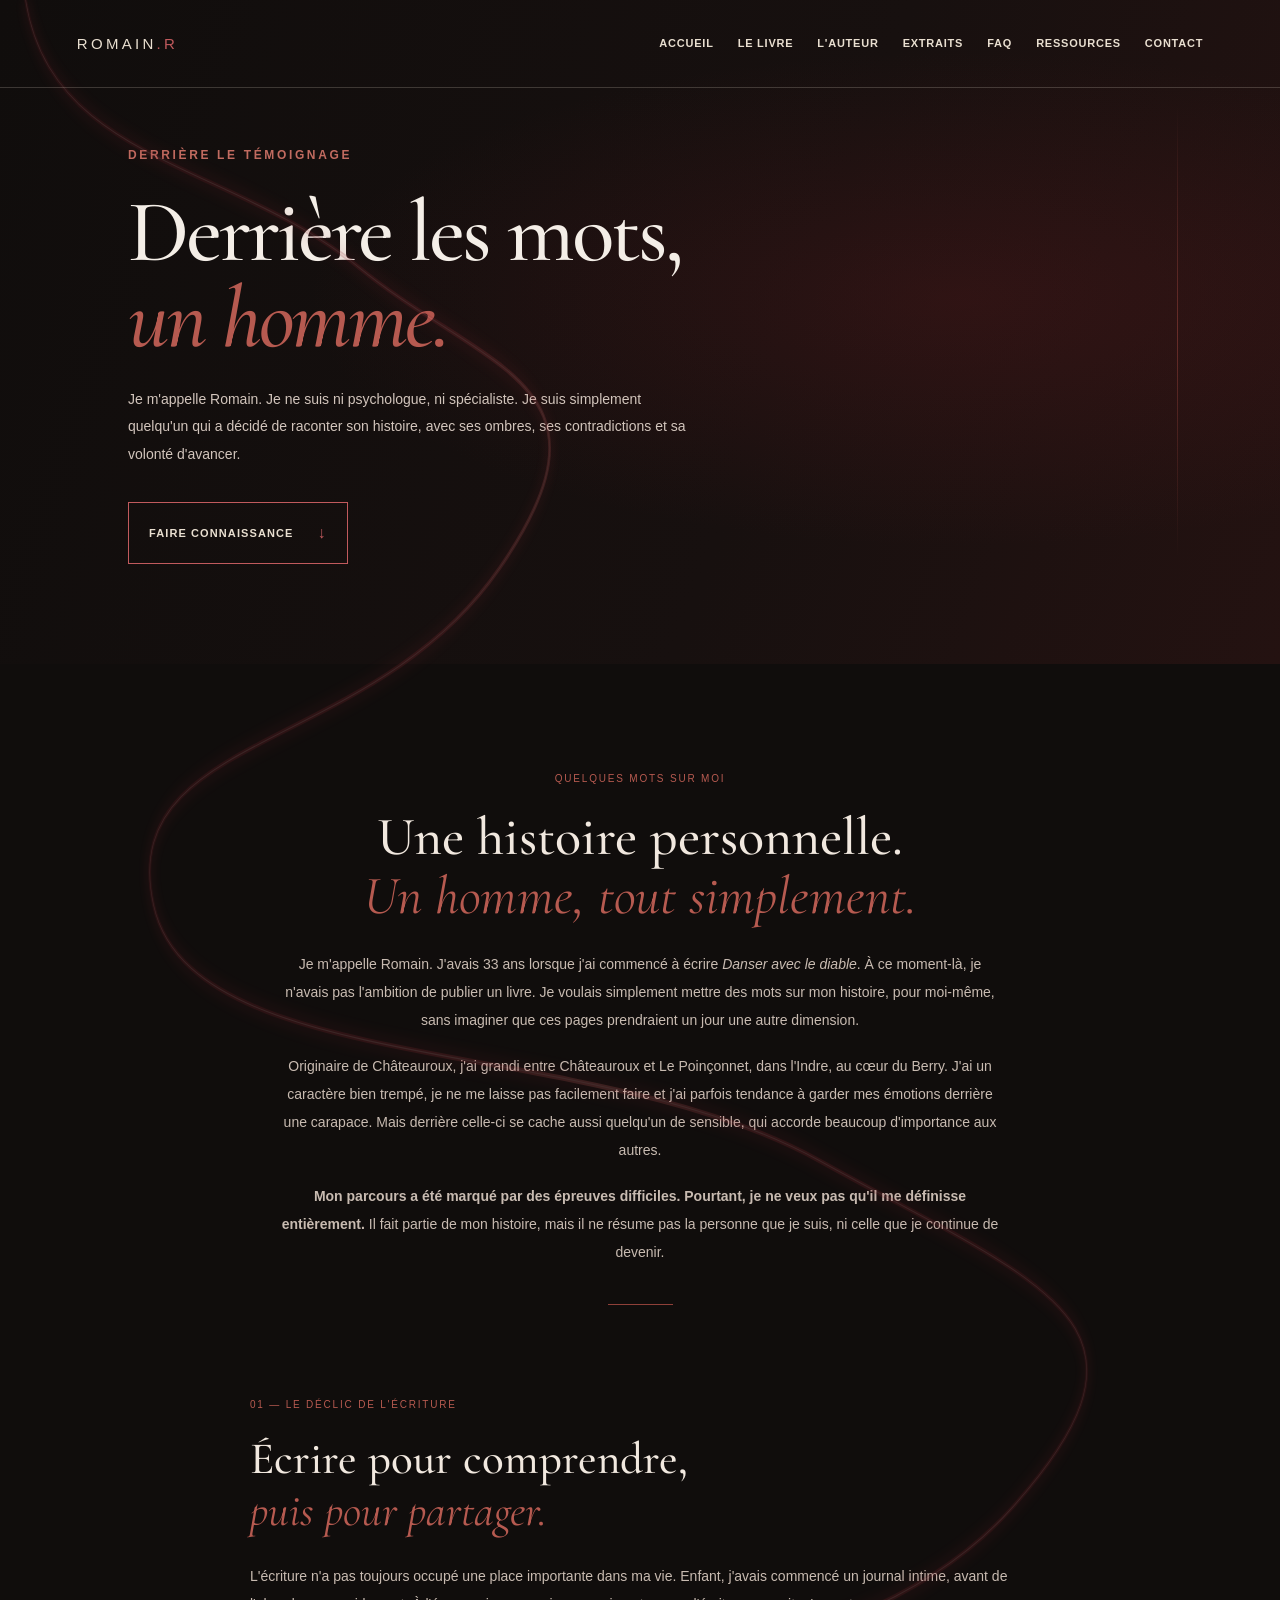
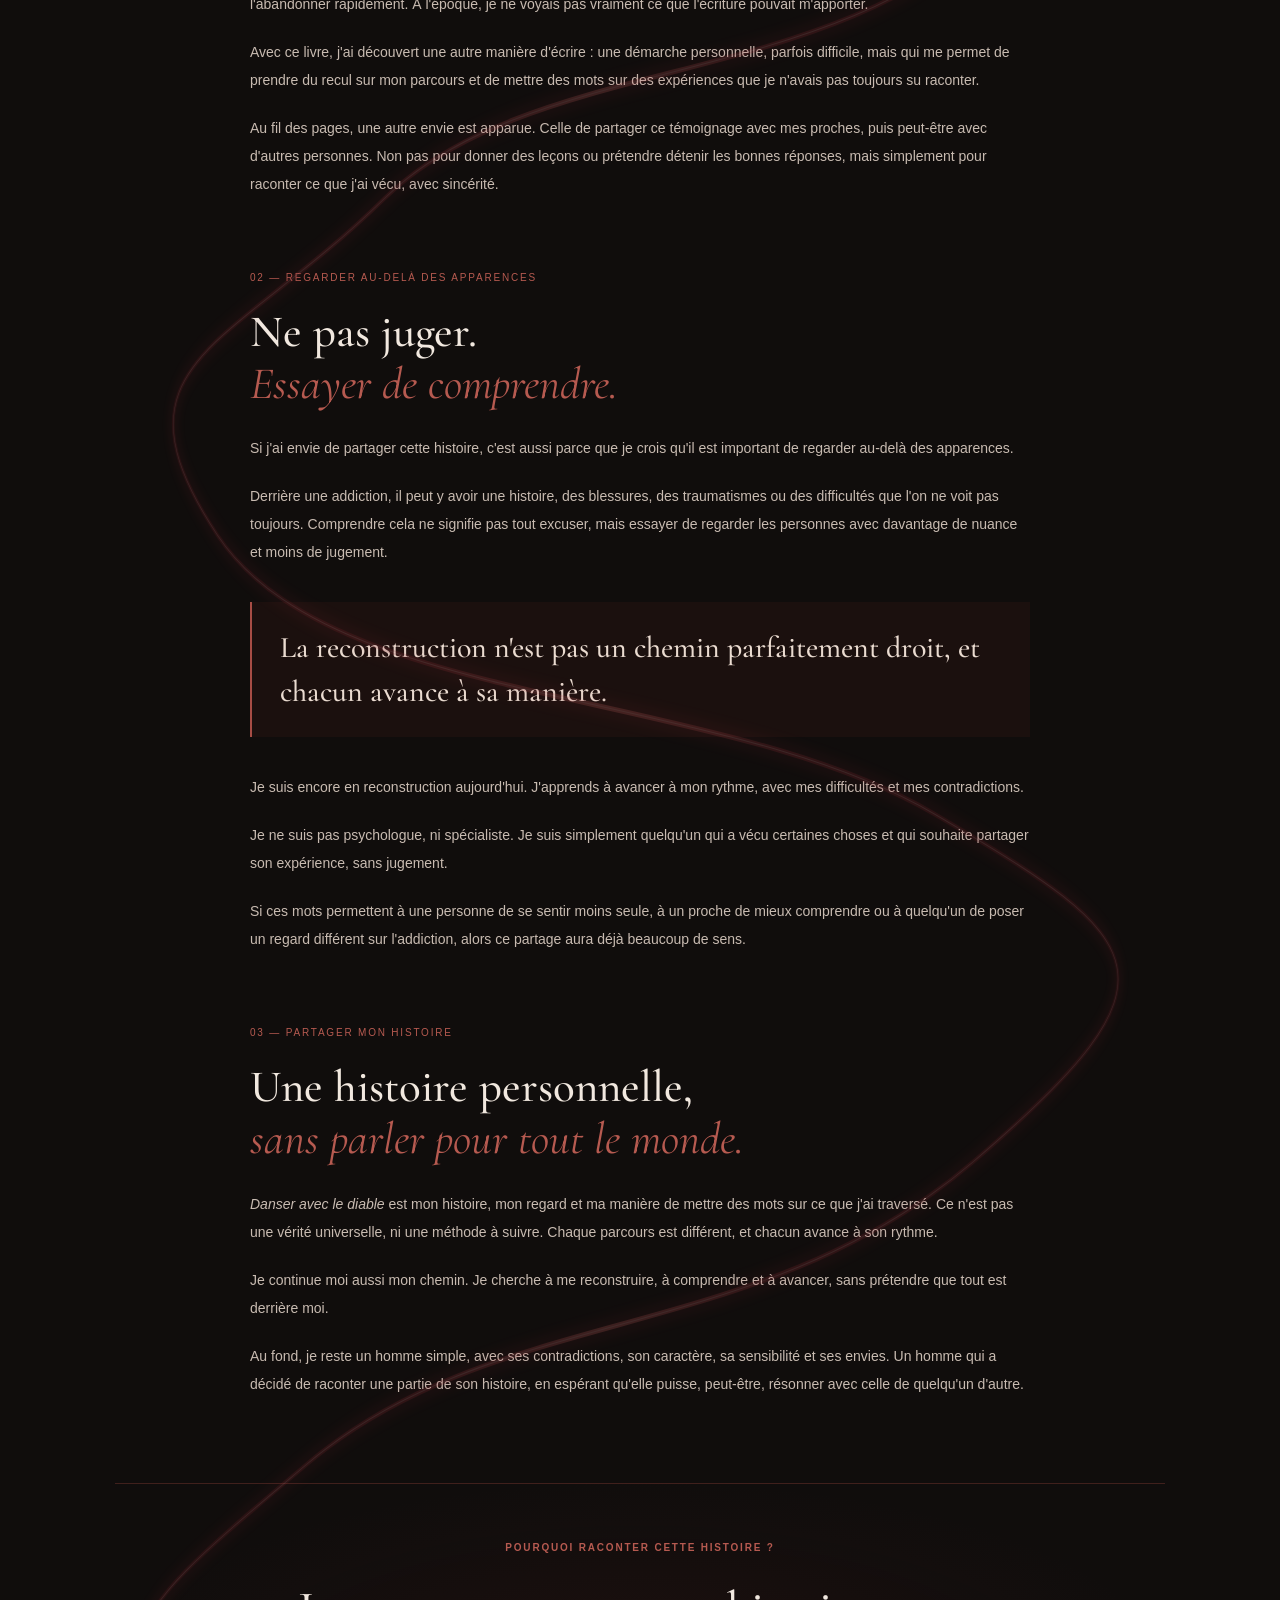
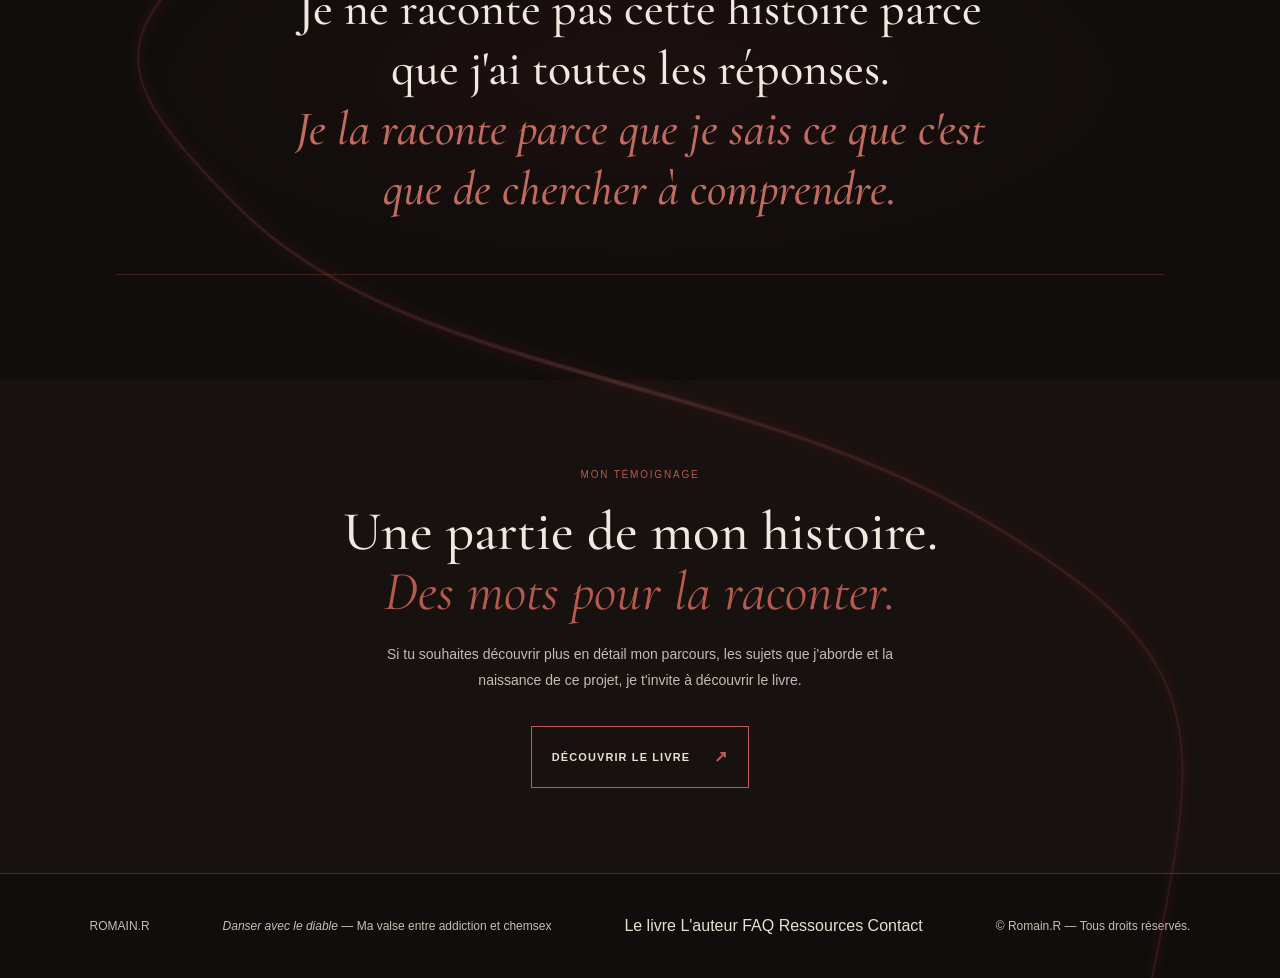
==== auteur.html @ d2378d59 "Create auteur.html for author introduction This HTML file introduces Romain.R, the author of 'Danser" ====
<!DOCTYPE html>
<html lang="fr">
<head>
  <meta charset="UTF-8">
  <meta name="viewport" content="width=device-width, initial-scale=1.0">

  <meta
    name="description"
    content="Découvrez Romain.R, l'auteur de Danser avec le diable — Ma valse entre addiction et chemsex. Un témoignage personnel, sincère et sans jugement."
  >

  <meta name="theme-color" content="#100d0c">

  <title>L'auteur — Danser avec le diable | Romain.R</title>

  <link rel="preconnect" href="https://fonts.googleapis.com">
  <link rel="preconnect" href="https://fonts.gstatic.com" crossorigin>

  <link
    href="https://fonts.googleapis.com/css2?family=Cormorant+Garamond:wght@400;500;600;700&family=Montserrat:wght@300;400;500;600&display=swap"
    rel="stylesheet"
  >

  <link rel="stylesheet" href="styles.css">
  <link rel="stylesheet" href="fragments.css">

  <style>
    /* PAGE L'AUTEUR */

    .author-hero {
      position: relative;
      min-height: 72vh;
      min-height: 72svh;
      display: flex;
      align-items: center;
      overflow: hidden;
      background:
        radial-gradient(
          ellipse at 75% 45%,
          rgba(116, 29, 34, 0.24),
          transparent 48%
        ),
        linear-gradient(
          110deg,
          #100d0c 0%,
          #17100f 60%,
          #241211 100%
        );
    }

    .author-hero::after {
      content: "";
      position: absolute;
      right: 8%;
      top: 16%;
      width: 1px;
      height: 68%;
      background: linear-gradient(
        transparent,
        rgba(177, 76, 67, 0.45),
        transparent
      );
      pointer-events: none;
    }

    .author-hero-content {
      position: relative;
      z-index: 1;
      width: min(820px, 88%);
      padding: 145px 0 100px;
      margin-left: 10%;
    }

    .author-hero .eyebrow {
      color: #c16b60;
      letter-spacing: 0.22em;
      margin-bottom: 22px;
    }

    .author-hero h1 {
      max-width: 800px;
      font-family: "Cormorant Garamond", serif;
      font-size: clamp(48px, 7vw, 88px);
      font-weight: 500;
      line-height: 0.98;
      letter-spacing: -0.035em;
      color: #f4eee7;
      margin: 0 0 25px;
    }

    .author-hero h1 span {
      color: #b65a50;
      font-style: italic;
    }

    .author-hero .author-intro {
      max-width: 570px;
      font-size: 14px;
      font-weight: 300;
      line-height: 1.95;
      color: #d2c5bc;
      margin-bottom: 24px;
    }

    .author-hero .button {
      margin-top: 10px;
    }

    .author-section {
      padding: 105px 7%;
      background: #100d0c;
    }

    .author-container {
      max-width: 1050px;
      margin: 0 auto;
    }

    .author-opening {
      max-width: 800px;
      margin: 0 auto 90px;
      text-align: center;
    }

    .author-opening .eyebrow,
    .author-copy .eyebrow {
      color: #b65a50;
      letter-spacing: 0.18em;
      font-size: 10px;
      margin-bottom: 18px;
    }

    .author-opening h2 {
      font-family: "Cormorant Garamond", serif;
      font-size: clamp(34px, 4.5vw, 54px);
      font-weight: 500;
      line-height: 1.1;
      color: #f1e8df;
      margin: 0 0 25px;
    }

    .author-opening h2 em,
    .author-copy h2 em {
      color: #b65a50;
      font-weight: 400;
    }

    .author-opening p {
      max-width: 720px;
      margin: 0 auto 18px;
      color: #c8bbb1;
      font-size: 14px;
      line-height: 2;
      font-weight: 300;
    }

    .author-divider {
      width: 65px;
      height: 1px;
      background: #8f4039;
      margin: 38px auto 0;
    }

    .author-copy {
      max-width: 780px;
      margin: 0 auto;
    }

    .author-copy section {
      margin-bottom: 70px;
      scroll-margin-top: 100px;
    }

    .author-copy section:last-child {
      margin-bottom: 0;
    }

    .author-copy h2 {
      font-family: "Cormorant Garamond", serif;
      font-size: clamp(32px, 4vw, 45px);
      font-weight: 500;
      line-height: 1.15;
      color: #f1e8df;
      margin: 0 0 25px;
    }

    .author-copy p {
      font-size: 14px;
      font-weight: 300;
      line-height: 2;
      color: #c8bbb1;
      margin: 0 0 20px;
    }

    .author-copy strong {
      color: #f0e4d9;
      font-weight: 500;
    }

    .author-highlight {
      position: relative;
      margin: 36px 0;
      padding: 24px 28px;
      border-left: 2px solid #a74d45;
      background: rgba(130, 43, 39, 0.09);
    }

    .author-highlight p {
      margin: 0;
      font-family: "Cormorant Garamond", serif;
      font-size: clamp(23px, 3vw, 30px);
      line-height: 1.45;
      font-weight: 500;
      color: #eadbd0;
    }

    .author-conclusion {
      margin-top: 85px;
      padding: 55px 35px;
      text-align: center;
      border-top: 1px solid rgba(177, 76, 67, 0.3);
      border-bottom: 1px solid rgba(177, 76, 67, 0.3);
      background:
        radial-gradient(
          ellipse at center,
          rgba(113, 35, 34, 0.13),
          transparent 72%
        );
    }

    .author-conclusion .eyebrow {
      color: #b65a50;
      letter-spacing: 0.18em;
      font-size: 10px;
      margin-bottom: 22px;
    }

    .author-conclusion blockquote {
      max-width: 750px;
      margin: 0 auto;
      font-family: "Cormorant Garamond", serif;
      font-size: clamp(30px, 4.5vw, 48px);
      font-weight: 500;
      line-height: 1.25;
      color: #f1e8df;
    }

    .author-conclusion blockquote em {
      color: #c16b60;
    }

    .author-next {
      padding: 85px 7%;
      text-align: center;
      background: #17110f;
    }

    .author-next .eyebrow {
      color: #b65a50;
      letter-spacing: 0.18em;
      font-size: 10px;
      margin-bottom: 18px;
    }

    .author-next h2 {
      font-family: "Cormorant Garamond", serif;
      font-size: clamp(36px, 5vw, 55px);
      font-weight: 500;
      line-height: 1.1;
      color: #f1e8df;
      margin: 0 0 18px;
    }

    .author-next h2 em {
      color: #b65a50;
      font-weight: 400;
    }

    .author-next p {
      max-width: 570px;
      margin: 0 auto 20px;
      color: #c8bbb1;
      font-size: 14px;
      font-weight: 300;
      line-height: 1.9;
    }

    .author-next .button {
      margin-top: 12px;
    }

    @media (max-width: 700px) {
      .author-hero {
        min-height: 76svh;
      }

      .author-hero::after {
        right: 7%;
        top: 20%;
        height: 58%;
      }

      .author-hero-content {
        width: 84%;
        padding: 125px 0 75px;
        margin-left: 8%;
      }

      .author-hero h1 {
        font-size: clamp(43px, 12vw, 66px);
        line-height: 0.98;
      }

      .author-hero .author-intro {
        font-size: 13px;
        line-height: 1.85;
      }

      .author-section {
        padding: 75px 7%;
      }

      .author-opening {
        margin-bottom: 65px;
      }

      .author-opening p,
      .author-copy p {
        font-size: 13px;
        line-height: 1.9;
      }

      .author-copy section {
        margin-bottom: 55px;
      }

      .author-highlight {
        padding: 20px;
        margin: 28px 0;
      }

      .author-conclusion {
        margin-top: 60px;
        padding: 40px 18px;
      }

      .author-next {
        padding: 65px 7%;
      }
    }

    @media (prefers-reduced-motion: reduce) {
      .author-hero *,
      .author-section *,
      .author-next * {
        scroll-behavior: auto;
        transition: none !important;
      }
    }
  </style>
</head>

<body>

  <header class="site-header">
    <a class="logo" href="index.html">ROMAIN<span>.R</span></a>

    <button
      class="menu-toggle"
      aria-label="Ouvrir le menu"
      aria-expanded="false"
      aria-controls="navigation"
      type="button"
    >
      ☰
    </button>

    <nav class="navigation" id="navigation">
      <a href="index.html">Accueil</a>
      <a href="livre.html">Le livre</a>
      <a href="auteur.html" aria-current="page">L'auteur</a>
      <a href="extraits.html">Extraits</a>
      <a href="faq.html">FAQ</a>
      <a href="ressources.html">Ressources</a>
      <a href="contact.html">Contact</a>
    </nav>
  </header>

  <main>

    <!-- INTRODUCTION -->

    <section class="author-hero" id="accueil">
      <div class="author-hero-content">
        <p class="eyebrow">DERRIÈRE LE TÉMOIGNAGE</p>

        <h1>
          Derrière les mots,<br>
          <span>un homme.</span>
        </h1>

        <p class="author-intro">
          Je m'appelle Romain. Je ne suis ni psychologue, ni spécialiste.
          Je suis simplement quelqu'un qui a décidé de raconter son histoire,
          avec ses ombres, ses contradictions et sa volonté d'avancer.
        </p>

        <a class="button" href="#mon-histoire">
          FAIRE CONNAISSANCE <span>↓</span>
        </a>
      </div>
    </section>

    <!-- PRÉSENTATION -->

    <section class="author-section" id="mon-histoire">
      <div class="author-container">

        <div class="author-opening">
          <p class="eyebrow">QUELQUES MOTS SUR MOI</p>

          <h2>
            Une histoire personnelle.<br>
            <em>Un homme, tout simplement.</em>
          </h2>

          <p>
            Je m'appelle Romain. J'avais 33 ans lorsque j'ai commencé à écrire
            <em>Danser avec le diable</em>. À ce moment-là, je n'avais pas
            l'ambition de publier un livre. Je voulais simplement mettre
            des mots sur mon histoire, pour moi-même, sans imaginer que
            ces pages prendraient un jour une autre dimension.
          </p>

          <p>
            Originaire de Châteauroux, j'ai grandi entre Châteauroux
            et Le Poinçonnet, dans l'Indre, au cœur du Berry.
            J'ai un caractère bien trempé, je ne me laisse pas facilement
            faire et j'ai parfois tendance à garder mes émotions derrière
            une carapace. Mais derrière celle-ci se cache aussi quelqu'un
            de sensible, qui accorde beaucoup d'importance aux autres.
          </p>

          <p>
            <strong>
              Mon parcours a été marqué par des épreuves difficiles.
              Pourtant, je ne veux pas qu'il me définisse entièrement.
            </strong>
            Il fait partie de mon histoire, mais il ne résume pas
            la personne que je suis, ni celle que je continue de devenir.
          </p>

          <div class="author-divider"></div>
        </div>

        <div class="author-copy">

          <!-- L'ÉCRITURE -->

          <section id="ecriture">
            <p class="eyebrow">01 — LE DÉCLIC DE L'ÉCRITURE</p>

            <h2>
              Écrire pour comprendre,<br>
              <em>puis pour partager.</em>
            </h2>

            <p>
              L'écriture n'a pas toujours occupé une place importante
              dans ma vie. Enfant, j'avais commencé un journal intime,
              avant de l'abandonner rapidement. À l'époque, je ne voyais
              pas vraiment ce que l'écriture pouvait m'apporter.
            </p>

            <p>
              Avec ce livre, j'ai découvert une autre manière d'écrire :
              une démarche personnelle, parfois difficile, mais qui me
              permet de prendre du recul sur mon parcours et de mettre
              des mots sur des expériences que je n'avais pas toujours
              su raconter.
            </p>

            <p>
              Au fil des pages, une autre envie est apparue. Celle de
              partager ce témoignage avec mes proches, puis peut-être
              avec d'autres personnes. Non pas pour donner des leçons
              ou prétendre détenir les bonnes réponses, mais simplement
              pour raconter ce que j'ai vécu, avec sincérité.
            </p>
          </section>

          <!-- COMPRENDRE SANS JUGER -->

          <section id="sans-jugement">
            <p class="eyebrow">02 — REGARDER AU-DELÀ DES APPARENCES</p>

            <h2>
              Ne pas juger.<br>
              <em>Essayer de comprendre.</em>
            </h2>

            <p>
              Si j'ai envie de partager cette histoire, c'est aussi parce
              que je crois qu'il est important de regarder au-delà
              des apparences.
            </p>

            <p>
              Derrière une addiction, il peut y avoir une histoire,
              des blessures, des traumatismes ou des difficultés que
              l'on ne voit pas toujours. Comprendre cela ne signifie pas
              tout excuser, mais essayer de regarder les personnes avec
              davantage de nuance et moins de jugement.
            </p>

            <div class="author-highlight">
              <p>
                La reconstruction n'est pas un chemin parfaitement droit,
                et chacun avance à sa manière.
              </p>
            </div>

            <p>
              Je suis encore en reconstruction aujourd'hui. J'apprends
              à avancer à mon rythme, avec mes difficultés et
              mes contradictions.
            </p>

            <p>
              Je ne suis pas psychologue, ni spécialiste. Je suis
              simplement quelqu'un qui a vécu certaines choses et qui
              souhaite partager son expérience, sans jugement.
            </p>

            <p>
              Si ces mots permettent à une personne de se sentir moins
              seule, à un proche de mieux comprendre ou à quelqu'un
              de poser un regard différent sur l'addiction, alors
              ce partage aura déjà beaucoup de sens.
            </p>
          </section>

          <!-- LE TÉMOIGNAGE -->

          <section id="temoignage">
            <p class="eyebrow">03 — PARTAGER MON HISTOIRE</p>

            <h2>
              Une histoire personnelle,<br>
              <em>sans parler pour tout le monde.</em>
            </h2>

            <p>
              <em>Danser avec le diable</em> est mon histoire, mon regard
              et ma manière de mettre des mots sur ce que j'ai traversé.
              Ce n'est pas une vérité universelle, ni une méthode à suivre.
              Chaque parcours est différent, et chacun avance à son rythme.
            </p>

            <p>
              Je continue moi aussi mon chemin. Je cherche à me reconstruire,
              à comprendre et à avancer, sans prétendre que tout est
              derrière moi.
            </p>

            <p>
              Au fond, je reste un homme simple, avec ses contradictions,
              son caractère, sa sensibilité et ses envies. Un homme qui
              a décidé de raconter une partie de son histoire, en espérant
              qu'elle puisse, peut-être, résonner avec celle de quelqu'un
              d'autre.
            </p>
          </section>

        </div>

        <!-- CONCLUSION -->

        <div class="author-conclusion">
          <p class="eyebrow">POURQUOI RACONTER CETTE HISTOIRE ?</p>

          <blockquote>
            Je ne raconte pas cette histoire parce que
            j'ai toutes les réponses.<br>
            <em>Je la raconte parce que je sais ce que
            c'est que de chercher à comprendre.</em>
          </blockquote>
        </div>

      </div>
    </section>

    <!-- DÉCOUVRIR LE LIVRE -->

    <section class="author-next">
      <p class="eyebrow">MON TÉMOIGNAGE</p>

      <h2>
        Une partie de mon histoire.<br>
        <em>Des mots pour la raconter.</em>
      </h2>

      <p>
        Si tu souhaites découvrir plus en détail mon parcours,
        les sujets que j'aborde et la naissance de ce projet,
        je t'invite à découvrir le livre.
      </p>

      <a class="button" href="livre.html">
        DÉCOUVRIR LE LIVRE <span>↗</span>
      </a>
    </section>

  </main>

  <footer class="site-footer">
    <p>
      <a href="index.html">ROMAIN<span>.R</span></a>
    </p>

    <p>
      <em>Danser avec le diable</em> — Ma valse entre addiction et chemsex
    </p>

    <nav aria-label="Navigation de pied de page">
      <a href="livre.html">Le livre</a>
      <a href="auteur.html">L'auteur</a>
      <a href="faq.html">FAQ</a>
      <a href="ressources.html">Ressources</a>
      <a href="contact.html">Contact</a>
    </nav>

    <p class="footer-note">
      © Romain.R — Tous droits réservés.
    </p>
  </footer>

  <script src="script.js"></script>

</body>
</html>
---- styles.css ----
:root {
  --black: #100d0c;
  --black-soft: #171211;
  --cream: #e9dfd0;
  --muted: #c9beb3;
  --red: #8c292d;
  --red-light: #c15a5d;
  --line: rgba(233, 223, 208, 0.2);
  --serif: "Cormorant Garamond", Georgia, serif;
  --sans: Arial, Helvetica, sans-serif;
}

* {
  box-sizing: border-box;
}

html {
  scroll-behavior: smooth;
  scroll-padding-top: 90px;
}

body {
  margin: 0;
  background: var(--black);
  color: var(--cream);
  font-family: var(--sans);
  font-size: 16px;
  font-weight: 400;
  line-height: 1.85;
  -webkit-font-smoothing: antialiased;
  text-rendering: optimizeLegibility;
}

a {
  color: inherit;
  text-decoration: none;
}

button {
  font: inherit;
}

/* EN-TÊTE */

.site-header {
  position: absolute;
  z-index: 20;
  top: 0;
  left: 0;
  display: flex;
  align-items: center;
  justify-content: space-between;
  gap: 30px;
  width: 100%;
  min-height: 88px;
  padding: 20px 7%;
  border-bottom: 1px solid var(--line);
}

.logo,
.wordmark {
  flex-shrink: 0;
  font-size: 15px;
  font-weight: 500;
  letter-spacing: 0.22em;
  white-space: nowrap;
}

.logo span,
.wordmark span {
  color: var(--red-light);
}

.navigation {
  display: flex;
  align-items: center;
  justify-content: flex-end;
  flex-wrap: wrap;
  gap: 12px 24px;
}

.navigation a {
  font-size: 11px;
  font-weight: 600;
  letter-spacing: 0.07em;
  text-transform: uppercase;
  transition: color 0.25s ease;
}

.navigation a:hover,
.navigation a.active {
  color: var(--red-light);
}

.menu-toggle {
  display: none;
  flex-shrink: 0;
  padding: 9px 12px;
  color: var(--cream);
  background: rgba(16, 13, 12, 0.25);
  border: 1px solid var(--line);
  cursor: pointer;
}

/* BANNIÈRE D'ACCUEIL */

.hero {
  position: relative;
  display: flex;
  align-items: center;
  min-height: 760px;
  min-height: 100svh;
  overflow: hidden;
  isolation: isolate;
  background:
    linear-gradient(
      90deg,
      rgba(16, 13, 12, 0.98) 0%,
      rgba(16, 13, 12, 0.88) 32%,
      rgba(16, 13, 12, 0.38) 68%,
      rgba(16, 13, 12, 0.2) 100%
    ),
    linear-gradient(
      0deg,
      var(--black) 0%,
      transparent 22%,
      transparent 82%,
      rgba(16, 13, 12, 0.35) 100%
    ),
    url("hero.jpg") center 35% / cover no-repeat;
}

.hero-overlay {
  position: absolute;
  z-index: -1;
  inset: 0;
  background: linear-gradient(
    0deg,
    var(--black) 0%,
    transparent 18%,
    transparent 85%,
    rgba(16, 13, 12, 0.25) 100%
  );
  pointer-events: none;
}

.hero-content {
  position: relative;
  z-index: 1;
  width: min(760px, 76%);
  padding: 150px 0 100px 10%;
}

.eyebrow {
  margin: 0 0 22px;
  color: var(--red-light);
  font-size: 12px;
  font-weight: 600;
  letter-spacing: 0.17em;
  line-height: 1.8;
}

.hero h1 {
  max-width: 100%;
  margin: 0;
  font-family: var(--serif);
  font-size: clamp(58px, 7.2vw, 104px);
  font-weight: 400;
  line-height: 0.9;
  letter-spacing: -0.045em;
  overflow-wrap: normal;
}

.hero h1 span {
  color: var(--red-light);
}

.subtitle {
  margin: 28px 0 18px;
  font-family: var(--sans);
  font-size: 12px;
  font-weight: 600;
  letter-spacing: 0.08em;
  line-height: 1.8;
}

.intro {
  max-width: 460px;
  color: var(--muted);
  font-family: var(--sans);
  font-size: 16px;
  font-weight: 400;
  line-height: 1.9;
  letter-spacing: 0;
}

.button {
  display: inline-flex;
  align-items: center;
  justify-content: space-between;
  gap: 24px;
  margin-top: 25px;
  padding: 15px 20px;
  border: 1px solid var(--red-light);
  color: var(--cream);
  font-family: var(--sans);
  font-size: 11px;
  font-weight: 600;
  letter-spacing: 0.1em;
  transition: background 0.25s ease;
}

.button:hover {
  background: var(--red);
}

.button span {
  color: var(--red-light);
  font-size: 16px;
}

.vertical-note {
  position: absolute;
  right: 28px;
  bottom: 110px;
  color: var(--muted);
  font-size: 10px;
  font-weight: 500;
  letter-spacing: 0.12em;
  writing-mode: vertical-rl;
}

/* SECTIONS */

.section {
  padding: 110px 10%;
}

.section-heading {
  max-width: 670px;
  margin: 0 auto 70px;
  text-align: center;
}

h2 {
  margin: 0 0 22px;
  font-family: var(--serif);
  font-size: clamp(42px, 6vw, 72px);
  font-weight: 400;
  line-height: 1.05;
}

h2 em {
  color: var(--red-light);
  font-weight: 400;
}

.section-heading > p:last-child {
  color: var(--muted);
  font-size: 16px;
  font-weight: 400;
  line-height: 1.9;
}

/* SECTION LIVRE */

.book-section {
  background: var(--black-soft);
}

.book-layout {
  display: grid;
  grid-template-columns: minmax(0, 0.85fr) minmax(0, 1fr);
  align-items: center;
  gap: 10%;
  max-width: 1050px;
  margin: 0 auto;
}

.book-art {
  position: relative;
  max-width: 390px;
  margin: 0 auto;
}

.book-art::before {
  position: absolute;
  z-index: 0;
  inset: 12px -12px -12px 12px;
  border: 1px solid rgba(193, 90, 93, 0.5);
  content: "";
}

.book-art img {
  position: relative;
  display: block;
  width: 100%;
  height: auto;
  box-shadow: 0 25px 70px rgba(0, 0, 0, 0.5);
}

.book-copy h3 {
  margin: 0;
  color: var(--cream);
  font-family: var(--serif);
  font-size: clamp(48px, 6vw, 76px);
  font-weight: 400;
  line-height: 0.95;
}

.book-subtitle {
  margin: 20px 0;
  color: var(--red-light);
  font-family: var(--sans);
  font-size: 12px;
  font-weight: 600;
  letter-spacing: 0.1em;
  line-height: 1.8;
  text-transform: uppercase;
}

.book-copy > p:not(.eyebrow):not(.book-subtitle) {
  color: var(--muted);
  font-family: var(--sans);
  font-size: 16px;
  font-weight: 400;
  line-height: 1.95;
  letter-spacing: 0;
}

.format {
  display: flex;
  align-items: center;
  gap: 18px;
  margin-top: 24px;
  padding-top: 20px;
  border-top: 1px solid var(--line);
}

.format > span {
  color: var(--red-light);
  font-family: var(--serif);
  font-size: 30px;
}

.format strong,
.format small {
  display: block;
}

.format strong {
  font-size: 11px;
  font-weight: 600;
  letter-spacing: 0.08em;
}

.format small {
  margin-top: 4px;
  color: var(--muted);
  font-size: 13px;
  font-weight: 400;
}

/* CITATION */

.quote-section {
  padding: 100px 12%;
  background:
    radial-gradient(
      ellipse at center,
      rgba(113, 38, 39, 0.18),
      transparent 68%
    ),
    #211917;
  text-align: center;
}

.quote-section blockquote {
  max-width: 900px;
  margin: 0 auto;
  font-family: var(--serif);
  font-size: clamp(30px, 5vw, 58px);
  line-height: 1.2;
}

.quote-line {
  display: block;
  width: 65px;
  height: 1px;
  margin: 35px auto 0;
  background: var(--red-light);
}

/* À PROPOS */

.about-section {
  display: grid;
  grid-template-columns: 1fr 1fr;
  align-items: start;
  column-gap: 12%;
}

.about-section > .eyebrow {
  grid-column: 1 / -1;
}

.about-section h2 {
  margin-top: 0;
}

.about-copy p {
  margin-top: 0;
  color: var(--muted);
  font-family: var(--sans);
  font-size: 16px;
  font-weight: 400;
  line-height: 2;
  letter-spacing: 0;
}

/* EXTRAITS */

.excerpt-section {
  background:
    linear-gradient(
      90deg,
      rgba(16, 13, 12, 0.98),
      rgba(16, 13, 12, 0.78)
    ),
    #171211;
}

.excerpt-section > p:not(.eyebrow) {
  max-width: 650px;
  color: var(--muted);
  font-family: var(--sans);
  font-size: 16px;
  font-weight: 400;
  line-height: 2;
  letter-spacing: 0;
}

.text-link {
  display: inline-block;
  margin-top: 24px;
  padding-bottom: 7px;
  border-bottom: 1px solid var(--red-light);
  font-family: var(--sans);
  font-size: 11px;
  font-weight: 600;
  letter-spacing: 0.08em;
  transition: color 0.25s ease;
}

.text-link:hover {
  color: var(--red-light);
}

/* FAQ */

.faq-section {
  max-width: 1000px;
  margin: 0 auto;
}

.faq-section details {
  padding: 22px 0;
  border-bottom: 1px solid var(--line);
}

.faq-section summary {
  cursor: pointer;
  font-family: var(--serif);
  font-size: 25px;
  line-height: 1.45;
}

.faq-section details p {
  max-width: 700px;
  color: var(--muted);
  font-family: var(--sans);
  font-size: 16px;
  font-weight: 400;
  line-height: 2;
  letter-spacing: 0;
}

/* CONTACT */

.contact-section {
  background: var(--black-soft);
  text-align: center;
}

.contact-section > p:not(.eyebrow) {
  max-width: 550px;
  margin: 0 auto;
  color: var(--muted);
  font-family: var(--sans);
  font-size: 16px;
  font-weight: 400;
  line-height: 2;
}

/* PIED DE PAGE */

footer {
  display: flex;
  align-items: center;
  justify-content: space-between;
  gap: 20px;
  padding: 30px 7%;
  border-top: 1px solid var(--line);
}

footer p {
  color: var(--muted);
  font-size: 12px;
  font-weight: 400;
  line-height: 1.7;
  text-align: center;
}

footer > a:last-child {
  font-size: 10px;
  font-weight: 600;
  letter-spacing: 0.08em;
}

/* GRANDS ÉCRANS */

@media (min-width: 1100px) {
  .site-header {
    padding-right: 6%;
    padding-left: 6%;
  }

  .hero-content {
    width: min(780px, 68%);
    padding-left: max(8%, calc((100% - 1100px) / 2));
  }

  .hero h1 {
    font-size: clamp(72px, 6.5vw, 100px);
  }

  .intro,
  .section-heading > p:last-child,
  .book-copy > p:not(.eyebrow):not(.book-subtitle),
  .about-copy p,
  .excerpt-section > p:not(.eyebrow),
  .faq-section details p,
  .contact-section > p:not(.eyebrow) {
    font-size: 16px;
  }
}

/* TABLETTES */

@media (max-width: 900px) {
  .site-header {
    gap: 16px;
    padding-right: 5%;
    padding-left: 5%;
  }

  .navigation {
    gap: 10px 14px;
  }

  .navigation a {
    font-size: 10px;
  }

  .hero-content {
    width: 82%;
    padding-left: 7%;
  }
}

/* TÉLÉPHONE EN PORTRAIT */

@media (max-width: 760px) and (orientation: portrait) {
  .site-header {
    min-height: 76px;
    padding: 18px 6%;
    border-bottom-color: transparent;
  }

  .logo,
  .wordmark {
    font-size: 14px;
  }

  .menu-toggle {
    display: block;
    font-size: 20px;
  }

  .navigation {
    position: absolute;
    top: 100%;
    right: 0;
    left: 0;
    display: none;
    align-items: stretch;
    gap: 0;
    padding: 10px 6% 20px;
    background: #100d0c;
    border-bottom: 1px solid var(--line);
  }

  .navigation.is-open {
    display: flex;
    flex-direction: column;
  }

  .navigation a {
    padding: 12px 0;
    border-bottom: 1px solid var(--line);
    font-size: 12px;
  }

  .hero {
    min-height: 780px;
    min-height: 100svh;
    align-items: flex-end;
    background:
      linear-gradient(
        0deg,
        #100d0c 0%,
        rgba(16, 13, 12, 0.82) 35%,
        rgba(16, 13, 12, 0.12) 100%
      ),
      url("hero.jpg") 58% center / cover no-repeat;
  }

  .hero-content {
    width: 100%;
    padding: 0 7% 90px;
  }

  .hero h1 {
    font-size: clamp(58px, 13.5vw, 88px);
    line-height: 0.9;
  }

  .eyebrow {
    font-size: 11px;
    letter-spacing: 0.15em;
  }

  .subtitle {
    max-width: 340px;
    font-size: 11px;
    letter-spacing: 0.08em;
  }

  .intro {
    max-width: 370px;
    font-size: 14px;
    line-height: 1.85;
  }

  .button {
    font-size: 11px;
  }

  .vertical-note {
    display: none;
  }

  .section {
    padding: 75px 7%;
  }

  .section-heading {
    margin-bottom: 45px;
  }

  .section-heading > p:last-child {
    font-size: 14px;
    line-height: 1.85;
  }

  .book-layout {
    grid-template-columns: 1fr;
    gap: 55px;
  }

  .book-art {
    width: 76%;
    max-width: 300px;
  }

  .book-copy h3 {
    font-size: 60px;
  }

  .book-copy > p:not(.eyebrow):not(.book-subtitle),
  .about-copy p,
  .excerpt-section > p:not(.eyebrow),
  .faq-section details p,
  .contact-section > p:not(.eyebrow) {
    font-size: 14px;
    line-height: 1.85;
  }

  .book-subtitle {
    font-size: 11px;
  }

  .format small {
    font-size: 12px;
  }

  .quote-section {
    padding: 75px 8%;
  }

  .about-section {
    grid-template-columns: 1fr;
    row-gap: 12px;
  }

  .about-section > .eyebrow {
    grid-column: auto;
  }

  .about-copy {
    margin-top: 5px;
  }

  .faq-section summary {
    font-size: 22px;
  }

  footer {
    flex-direction: column;
    gap: 10px;
    padding: 30px 7%;
  }

  footer p {
    margin: 0;
    font-size: 11px;
  }
}

/* TÉLÉPHONE EN PAYSAGE */

@media (max-width: 900px) and (orientation: landscape) {
  .site-header {
    position: absolute;
    top: 0;
    left: 0;
    min-height: 64px;
    padding: 10px 5%;
    border-bottom: 0;
  }

  .logo,
  .wordmark {
    font-size: 12px;
  }

  .menu-toggle {
    display: block;
    padding: 7px 11px;
    font-size: 19px;
  }

  .navigation {
    position: absolute;
    top: 100%;
    right: 5%;
    left: auto;
    display: none;
    flex-direction: column;
    align-items: stretch;
    gap: 0;
    min-width: 190px;
    padding: 8px 18px;
    background: rgba(16, 13, 12, 0.97);
    border: 1px solid var(--line);
  }

  .navigation.is-open {
    display: flex;
  }

  .navigation a {
    padding: 8px 0;
    border-bottom: 1px solid var(--line);
    font-size: 11px;
  }

  .navigation a:last-child {
    border-bottom: 0;
  }

  .hero {
    min-height: 100svh;
    align-items: center;
    background:
      linear-gradient(
        90deg,
        rgba(16, 13, 12, 0.97) 0%,
        rgba(16, 13, 12, 0.88) 43%,
        rgba(16, 13, 12, 0.3) 100%
      ),
      linear-gradient(0deg, var(--black), transparent 25%),
      url("hero.jpg") center 38% / cover no-repeat;
  }

  .hero-content {
    width: 74%;
    max-width: 760px;
    padding: 100px 0 35px 7%;
  }

  .hero .eyebrow {
    margin-bottom: 10px;
    font-size: 10px;
    letter-spacing: 0.14em;
  }

  .hero h1 {
    max-width: 100%;
    font-size: clamp(40px, 5.4vw, 68px);
    line-height: 0.91;
    letter-spacing: -0.04em;
  }

  .subtitle {
    margin: 14px 0 8px;
    font-size: 10px;
    letter-spacing: 0.09em;
  }

  .intro {
    max-width: 440px;
    font-size: 12px;
    line-height: 1.75;
  }

  .button {
    margin-top: 12px;
    padding: 10px 14px;
  }

  .vertical-note {
    display: none;
  }
}

/* ÉCRANS BAS EN PAYSAGE */

@media (orientation: landscape) and (max-height: 500px) {
  .site-header {
    min-height: 56px;
    padding-top: 7px;
    padding-bottom: 7px;
  }

  .hero {
    min-height: 500px;
    min-height: 100svh;
  }

  .hero-content {
    padding-top: 82px;
    padding-bottom: 24px;
  }

  .hero .eyebrow {
    margin-bottom: 7px;
  }

  .hero h1 {
    font-size: clamp(36px, 5vw, 58px);
    line-height: 0.92;
  }

  .subtitle {
    margin: 10px 0 6px;
  }

  .intro {
    max-width: 400px;
    font-size: 12px;
    line-height: 1.6;
  }

  .button {
    margin-top: 8px;
  }
}

/* ACCESSIBILITÉ */

@media (prefers-reduced-motion: reduce) {
  html {
    scroll-behavior: auto;
  }

  *,
  *::before,
  *::after {
    transition-duration: 0.01ms !important;
  }
}
---- fragments.css ----
/* ==========================================
   DANSER AVEC LE DIABLE
   Fil de laine rouge sur toute la page
   ========================================== */

:root {
  --thread-dark: #681a22;
  --thread-red: #922b34;
  --thread-light: #c35a5a;
}

/* Base de la page */
html {
  scroll-behavior: smooth;
}

body {
  position: relative;
  isolation: isolate;
}

/* ==========================================
   FIL ROUGE CONTINU
   Serpentin sur toute la hauteur du site
   ========================================== */

body::before {
  content: "";
  position: absolute;
  z-index: 5;
  top: 0;
  left: 0;
  width: 100%;
  height: 100%;
  pointer-events: none;
  opacity: 0.25;

  background-image: url("data:image/svg+xml,%3Csvg xmlns='http://www.w3.org/2000/svg' viewBox='0 0 1000 1800' preserveAspectRatio='none'%3E%3Cdefs%3E%3ClinearGradient id='thread' x1='0' y1='0' x2='1' y2='0'%3E%3Cstop offset='0%25' stop-color='%23681a22'/%3E%3Cstop offset='35%25' stop-color='%23922b34'/%3E%3Cstop offset='50%25' stop-color='%23c35a5a'/%3E%3Cstop offset='65%25' stop-color='%23922b34'/%3E%3Cstop offset='100%25' stop-color='%23681a22'/%3E%3C/linearGradient%3E%3Cfilter id='glow' x='-50%25' y='-50%25' width='200%25' height='200%25'%3E%3CfeGaussianBlur stdDeviation='3'/%3E%3C/filter%3E%3C/defs%3E%3Cpath d='M 20 0 C 40 70 180 70 280 115 S 490 165 390 245 S 90 315 120 390 S 460 445 640 500 S 920 570 790 650 S 420 710 300 775 S 80 845 170 920 S 560 985 730 1040 S 930 1110 760 1190 S 390 1250 240 1320 S 60 1400 190 1470 S 570 1540 760 1600 S 940 1690 900 1800' fill='none' stroke='%23922b34' stroke-width='8' opacity='.35' filter='url(%23glow)'/%3E%3Cpath d='M 20 0 C 40 70 180 70 280 115 S 490 165 390 245 S 90 315 120 390 S 460 445 640 500 S 920 570 790 650 S 420 710 300 775 S 80 845 170 920 S 560 985 730 1040 S 930 1110 760 1190 S 390 1250 240 1320 S 60 1400 190 1470 S 570 1540 760 1600 S 940 1690 900 1800' fill='none' stroke='url(%23thread)' stroke-width='2.1' stroke-linecap='round'/%3E%3Cpath d='M 20 0 C 40 70 180 70 280 115 S 490 165 390 245 S 90 315 120 390 S 460 445 640 500 S 920 570 790 650 S 420 710 300 775 S 80 845 170 920 S 560 985 730 1040 S 930 1110 760 1190 S 390 1250 240 1320 S 60 1400 190 1470 S 570 1540 760 1600 S 940 1690 900 1800' fill='none' stroke='%23e3a0a0' stroke-width='.45' stroke-linecap='round' opacity='.6'/%3E%3C/svg%3E");

  background-repeat: no-repeat;
  background-position: center top;
  background-size: 100% 100%;

  animation: thread-breathe 6s ease-in-out infinite;
}

/* Éviter que le fil gêne les interactions */
body::before {
  cursor: default;
}

/* ==========================================
   LES FRAGMENTS DU DIABLE
   ========================================== */

.fragments-section {
  position: relative;
  overflow: hidden;
  padding: 80px 20px;
  background:
    radial-gradient(
      ellipse at 75% 40%,
      rgba(95, 32, 29, 0.12),
      transparent 55%
    ),
    #100d0c;
  color: #f1e8dc;
}

.fragments-container {
  position: relative;
  max-width: 1100px;
  margin: 0 auto;
}

.fragments-heading {
  position: relative;
  margin-bottom: 42px;
  text-align: center;
}

.fragments-heading .eyebrow {
  color: #c47b69;
  letter-spacing: 0.22em;
  text-transform: uppercase;
  font-size: 0.75rem;
}

.fragments-heading h2 {
  margin: 12px 0;
  font-family: "Cormorant Garamond", Georgia, serif;
  font-size: clamp(2.2rem, 6vw, 3.8rem);
  font-weight: 400;
}

.fragments-heading p {
  color: #b9aaa0;
  line-height: 1.8;
}

/* Illustration d'Hadès */
.fragments-scene {
  position: relative;
  isolation: isolate;
  min-height: 300px;
  margin-bottom: 34px;
  overflow: hidden;
  border: 1px solid rgba(196, 123, 105, 0.22);
  background:
    linear-gradient(
      0deg,
      rgba(12, 9, 8, 0.25),
      rgba(12, 9, 8, 0.02)
    ),
    url("hades-fragments.png") center 43% / cover no-repeat,
    #17100e;
}

/* Suppression de l'ancien fil local */
.fragments-thread {
  display: none !important;
}

/* Cartes des extraits */
.fragments-cards {
  display: grid;
  grid-template-columns: repeat(2, minmax(0, 1fr));
  gap: 22px;
}

.fragment-card {
  position: relative;
  padding: 30px;
  border: 1px solid rgba(196, 123, 105, 0.28);
  background: linear-gradient(
    145deg,
    rgba(35, 25, 23, 0.97),
    rgba(18, 14, 13, 0.99)
  );
  box-shadow: 0 14px 35px rgba(0, 0, 0, 0.2);
  transition:
    transform 0.35s ease,
    border-color 0.35s ease,
    box-shadow 0.35s ease;
}

.fragment-card:hover {
  transform: translateY(-3px);
  border-color: rgba(160, 57, 62, 0.5);
  box-shadow: 0 18px 40px rgba(0, 0, 0, 0.28);
}

.fragment-label {
  display: inline-block;
  margin-bottom: 18px;
  color: #cf8b7a;
  font-size: 0.72rem;
  letter-spacing: 0.16em;
  text-transform: uppercase;
}

.fragment-card blockquote {
  margin: 0;
  color: #f0e4d8;
  font-family: "Cormorant Garamond", Georgia, serif;
  font-size: clamp(1.35rem, 2.5vw, 1.8rem);
  font-style: italic;
  line-height: 1.55;
}

.fragment-note {
  margin-top: 20px;
  color: #a99a90;
  font-size: 0.85rem;
  line-height: 1.7;
}

/* Animation lente et visible de la lumière */
@keyframes thread-breathe {
  0%, 100% {
    opacity: 0.16;
    filter: brightness(0.8);
  }

  50% {
    opacity: 0.42;
    filter: brightness(1.35);
  }
}

/* Téléphones */
@media (max-width: 700px) {
  body::before {
    opacity: 0.19;
    background-size: 100% 100%;
  }

  .fragments-section {
    padding: 58px 16px;
  }

  .fragments-scene {
    min-height: 230px;
    background-position: 55% center;
  }

  .fragments-cards {
    grid-template-columns: 1fr;
    gap: 16px;
  }

  .fragment-card {
    padding: 24px;
  }
}

/* Respect des préférences de mouvement réduit */
@media (prefers-reduced-motion: reduce) {
  html {
    scroll-behavior: auto;
  }

  body::before {
    animation: none;
  }

  .fragment-card {
    transition: none;
  }
}
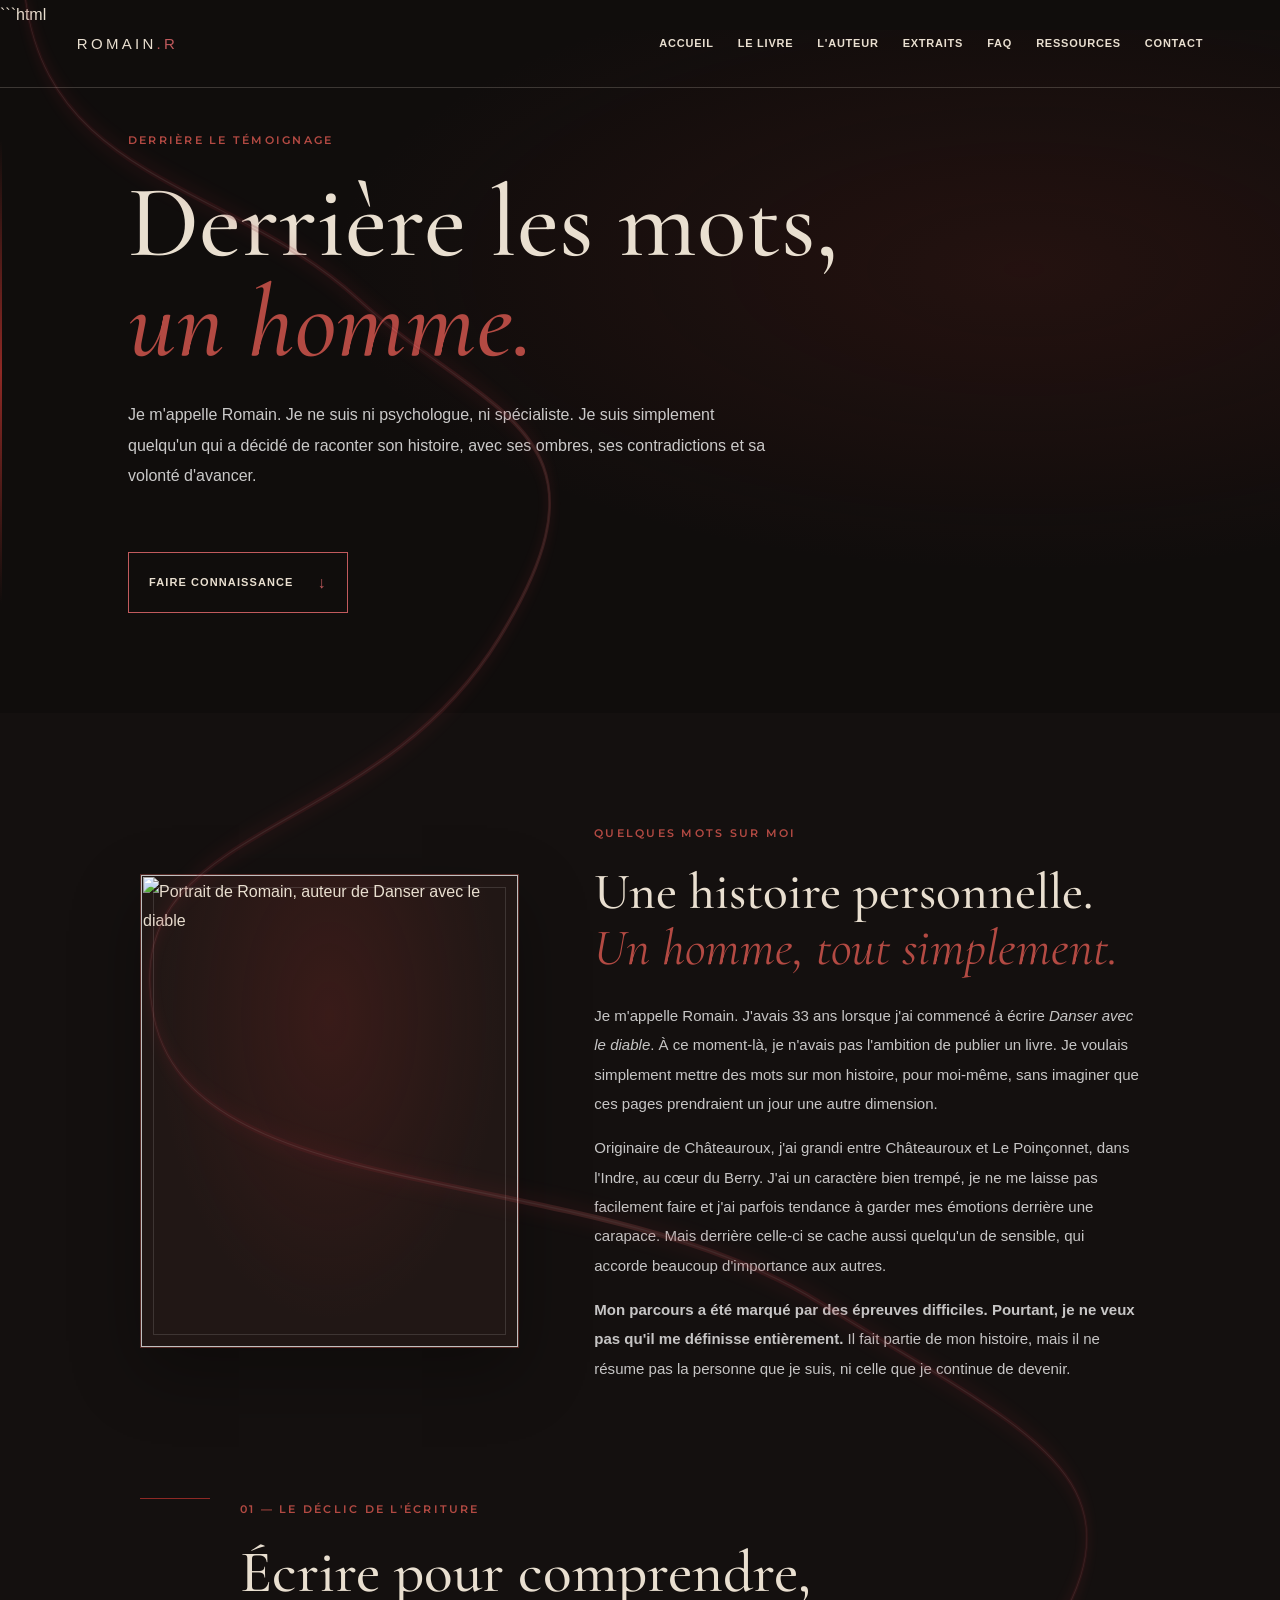
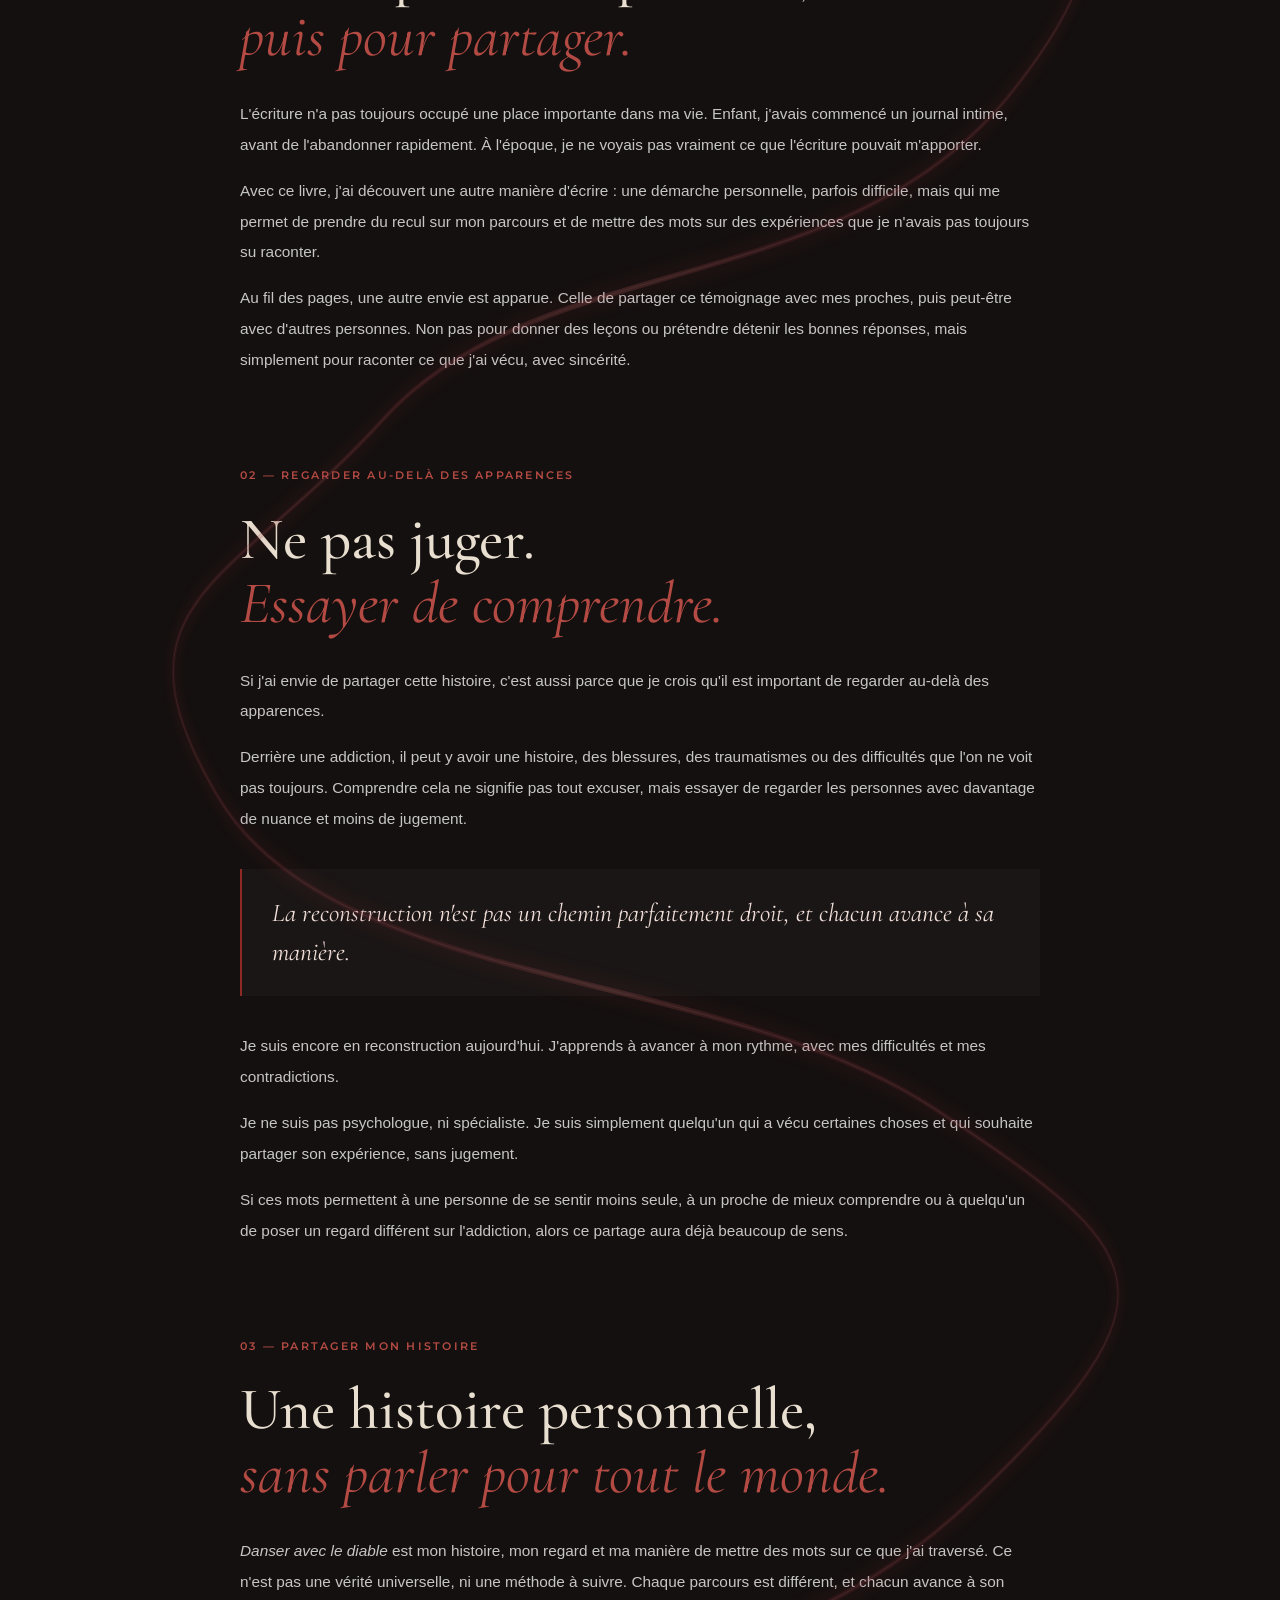
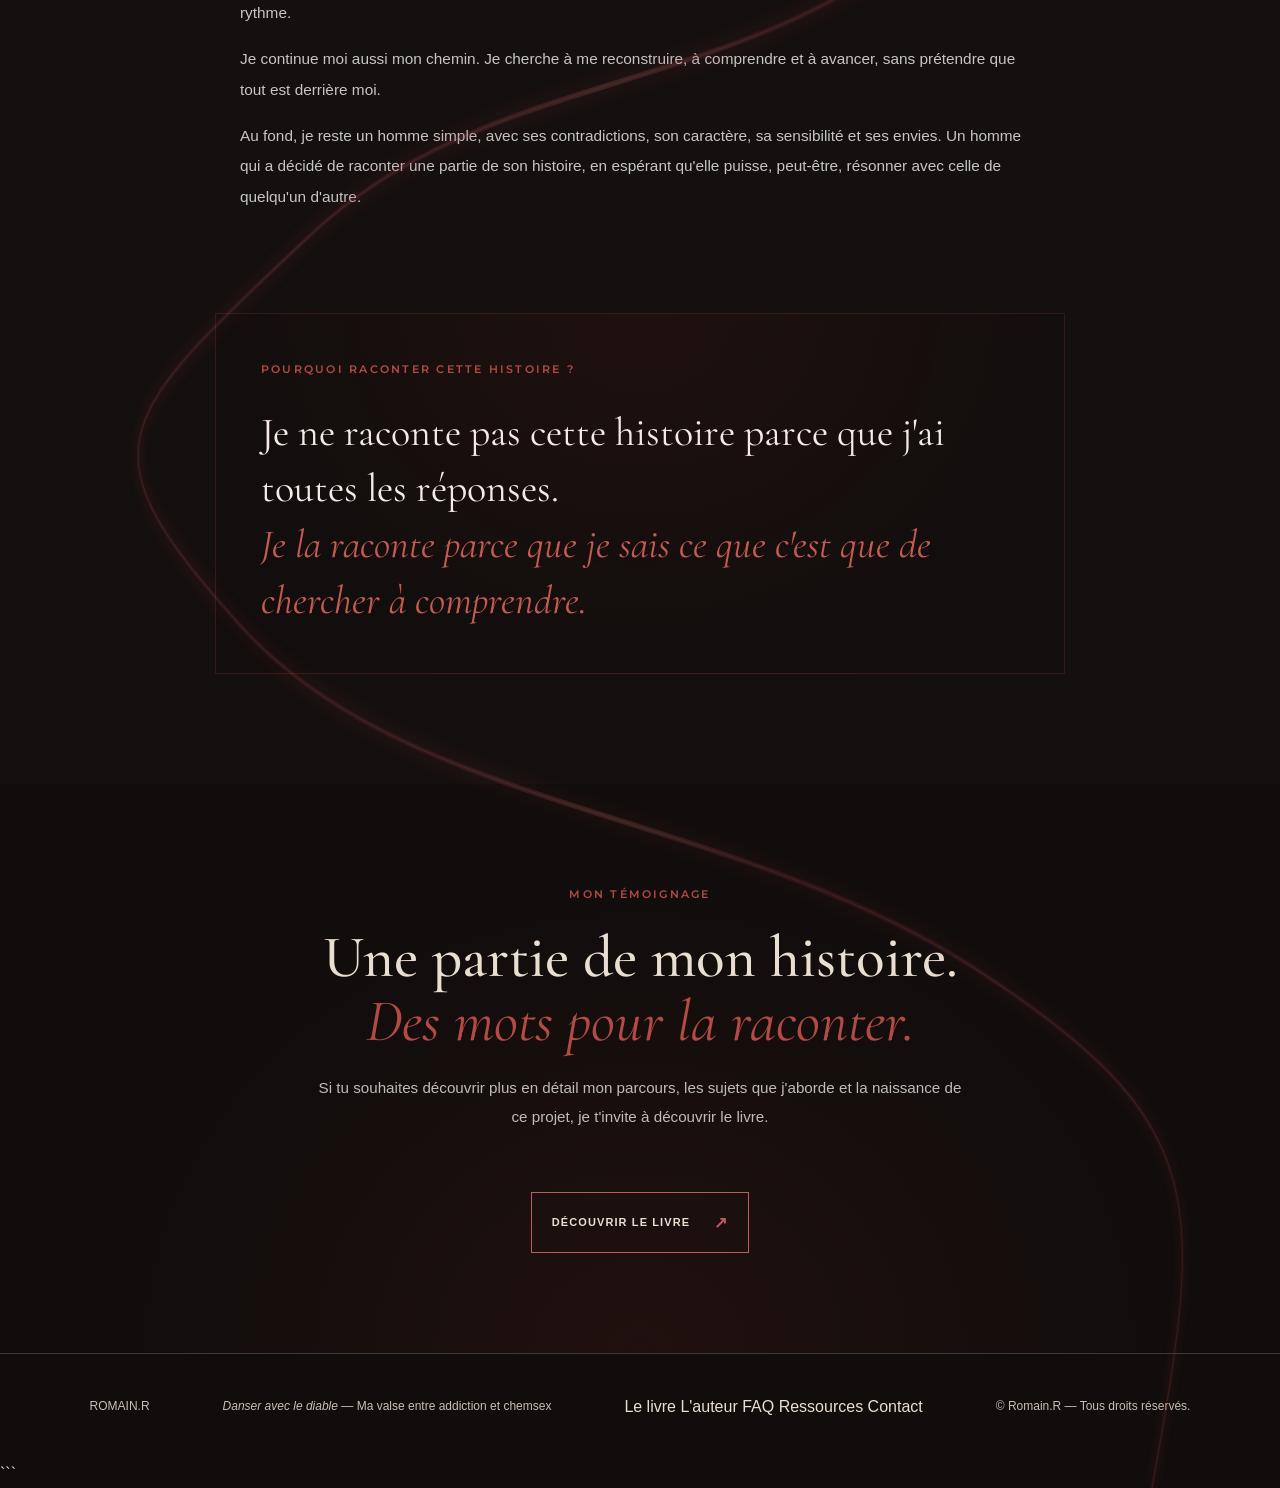
==== commit f31e10d6: "Refactor auteur.html for improved structure and style" ====
--- a/auteur.html
+++ b/auteur.html
@@ -1,642 +1,682 @@
-
+```html
 <!DOCTYPE html>
 <html lang="fr">
 <head>
-  <meta charset="UTF-8">
-  <meta name="viewport" content="width=device-width, initial-scale=1.0">
-
-  <meta
-    name="description"
-    content="Découvrez Romain.R, l'auteur de Danser avec le diable — Ma valse entre addiction et chemsex. Un témoignage personnel, sincère et sans jugement."
-  >
-
-  <meta name="theme-color" content="#100d0c">
-
-  <title>L'auteur — Danser avec le diable | Romain.R</title>
-
-  <link rel="preconnect" href="https://fonts.googleapis.com">
-  <link rel="preconnect" href="https://fonts.gstatic.com" crossorigin>
-
-  <link
-    href="https://fonts.googleapis.com/css2?family=Cormorant+Garamond:wght@400;500;600;700&family=Montserrat:wght@300;400;500;600&display=swap"
-    rel="stylesheet"
-  >
-
-  <link rel="stylesheet" href="styles.css">
-  <link rel="stylesheet" href="fragments.css">
-
-  <style>
-    /* PAGE L'AUTEUR */
-
+<meta charset="UTF-8">
+<meta name="viewport" content="width=device-width, initial-scale=1.0">
+
+<meta name="description" content="Découvrez Romain.R, l'auteur de Danser avec le diable — Ma valse entre addiction et chemsex. Un témoignage personnel, sincère et sans jugement.">
+
+<meta name="theme-color" content="#100d0c">
+<title>L'auteur — Danser avec le diable | Romain.R</title>
+
+<link rel="preconnect" href="https://fonts.googleapis.com">
+<link rel="preconnect" href="https://fonts.gstatic.com" crossorigin>
+<link href="https://fonts.googleapis.com/css2?family=Cormorant+Garamond:wght@400;500;600;700&family=Montserrat:wght@300;400;500;600;700&display=swap" rel="stylesheet">
+
+<link rel="stylesheet" href="styles.css">
+<link rel="stylesheet" href="fragments.css">
+
+<style>
+/* ================================
+   PAGE AUTEUR — IDENTITÉ VISUELLE
+================================ */
+
+.author-hero {
+    position: relative;
+    min-height: 72vh;
+    display: flex;
+    align-items: center;
+    overflow: hidden;
+    background:
+        radial-gradient(
+            ellipse at 80% 35%,
+            rgba(116, 35, 29, 0.20),
+            transparent 48%
+        ),
+        #100d0c;
+}
+
+.author-hero::after {
+    content: "";
+    position: absolute;
+    left: 0;
+    top: 16%;
+    width: 2px;
+    height: 68%;
+    background: linear-gradient(
+        to bottom,
+        transparent,
+        #8e2925,
+        transparent
+    );
+}
+
+.author-hero-content {
+    position: relative;
+    z-index: 1;
+    width: min(820px, 88%);
+    margin-left: 10%;
+    padding: 100px 0;
+}
+
+.author-hero h1 {
+    margin: 20px 0;
+    font-family: "Cormorant Garamond", serif;
+    font-size: clamp(3.4rem, 8vw, 6.5rem);
+    font-weight: 500;
+    line-height: 0.98;
+}
+
+.author-hero h1 span {
+    color: #b34a43;
+    font-style: italic;
+}
+
+.author-intro {
+    max-width: 650px;
+    margin: 28px 0 35px;
+    font-size: 1rem;
+    line-height: 1.9;
+    color: rgba(255, 255, 255, 0.78);
+}
+
+.author-section {
+    padding: 110px 0;
+    background: #14100f;
+}
+
+.author-container {
+    width: min(1000px, 86%);
+    margin: 0 auto;
+}
+
+.author-opening {
+    max-width: 800px;
+    margin: 0 auto 90px;
+}
+
+.author-opening h2,
+.author-copy h2,
+.author-next h2 {
+    font-family: "Cormorant Garamond", serif;
+    font-size: clamp(2.3rem, 5vw, 3.7rem);
+    font-weight: 500;
+    line-height: 1.08;
+}
+
+.author-opening h2,
+.author-copy h2 {
+    margin: 18px 0 30px;
+}
+
+.author-opening h2 em,
+.author-copy h2 em,
+.author-next h2 em {
+    color: #b34a43;
+    font-weight: 400;
+}
+
+.author-opening p:not(.eyebrow),
+.author-copy p:not(.eyebrow),
+.author-conclusion p:not(.eyebrow) {
+    font-size: 0.96rem;
+    line-height: 2;
+    color: rgba(255, 255, 255, 0.76);
+}
+
+.author-opening strong {
+    color: #f3e8e2;
+    font-weight: 500;
+}
+
+.author-divider {
+    width: 70px;
+    height: 1px;
+    margin-top: 45px;
+    background: #8e2925;
+}
+
+.author-copy {
+    max-width: 800px;
+    margin: 0 auto;
+}
+
+.author-copy section {
+    margin-bottom: 90px;
+    scroll-margin-top: 100px;
+}
+
+.author-copy section:last-child {
+    margin-bottom: 0;
+}
+
+.eyebrow {
+    color: #b34a43;
+    font-family: "Montserrat", sans-serif;
+    font-size: 0.7rem;
+    font-weight: 600;
+    letter-spacing: 0.2em;
+    line-height: 1.8;
+}
+
+.author-highlight {
+    position: relative;
+    margin: 35px 0;
+    padding: 25px 30px;
+    border-left: 2px solid #8e2925;
+    background: rgba(255, 255, 255, 0.025);
+}
+
+.author-highlight p {
+    margin: 0;
+    color: #f0ded8 !important;
+    font-family: "Cormorant Garamond", serif;
+    font-size: 1.6rem !important;
+    font-style: italic;
+    line-height: 1.5 !important;
+}
+
+.author-conclusion {
+    max-width: 850px;
+    margin: 100px auto 0;
+    padding: 45px;
+    border: 1px solid rgba(179, 74, 67, 0.22);
+    background:
+        radial-gradient(
+            ellipse at 50% 0%,
+            rgba(116, 35, 29, 0.13),
+            transparent 70%
+        ),
+        rgba(0, 0, 0, 0.12);
+}
+
+.author-conclusion blockquote {
+    margin: 25px 0 0;
+    color: #f5eae5;
+    font-family: "Cormorant Garamond", serif;
+    font-size: clamp(1.7rem, 4vw, 2.5rem);
+    line-height: 1.4;
+}
+
+.author-conclusion blockquote em {
+    color: #c45b52;
+    font-weight: 400;
+}
+
+.author-next {
+    padding: 100px 7%;
+    text-align: center;
+    background:
+        radial-gradient(
+            ellipse at 50% 100%,
+            rgba(116, 35, 29, 0.16),
+            transparent 60%
+        ),
+        #100d0c;
+}
+
+.author-next h2 {
+    margin: 20px 0;
+}
+
+.author-next > p:not(.eyebrow) {
+    max-width: 650px;
+    margin: 0 auto 35px;
+    color: rgba(255, 255, 255, 0.72);
+    font-size: 0.95rem;
+    line-height: 1.9;
+}
+
+/* ================================
+   PRÉSENTATION AVEC PHOTOGRAPHIE
+================================ */
+
+.author-profile {
+    display: grid;
+    grid-template-columns: minmax(0, 0.82fr) minmax(0, 1.18fr);
+    align-items: center;
+    gap: clamp(35px, 6vw, 75px);
+    margin-bottom: 100px;
+}
+
+.author-photo-frame {
+    position: relative;
+    width: 100%;
+    max-width: 390px;
+    margin: 0 auto;
+    aspect-ratio: 4 / 5;
+    overflow: hidden;
+    background:
+        radial-gradient(
+            ellipse at 50% 30%,
+            rgba(142, 41, 37, 0.22),
+            transparent 65%
+        ),
+        #211715;
+    border: 1px solid rgba(179, 74, 67, 0.35);
+    box-shadow: 0 25px 65px rgba(0, 0, 0, 0.30);
+}
+
+/* Fine bordure intérieure */
+
+.author-photo-frame::after {
+    content: "";
+    position: absolute;
+    inset: 12px;
+    border: 1px solid rgba(255, 255, 255, 0.13);
+    pointer-events: none;
+    z-index: 2;
+}
+
+/* Photographie : le fichier sera ajouté dans GitHub */
+
+.author-photo {
+    display: block;
+    width: 100%;
+    height: 100%;
+    object-fit: cover;
+    object-position: center;
+}
+
+/* Texte de présentation à côté de la photo */
+
+.author-profile-text {
+    min-width: 0;
+}
+
+.author-profile-text h2 {
+    margin: 18px 0 25px;
+    font-family: "Cormorant Garamond", serif;
+    font-size: clamp(2.3rem, 4vw, 3.4rem);
+    font-weight: 500;
+    line-height: 1.08;
+}
+
+.author-profile-text h2 em {
+    color: #b34a43;
+    font-weight: 400;
+}
+
+.author-profile-text p:not(.eyebrow) {
+    color: rgba(255, 255, 255, 0.76);
+    font-size: 0.94rem;
+    line-height: 1.95;
+}
+
+/* ================================
+   RESPONSIVE — TÉLÉPHONE
+================================ */
+
+@media (max-width: 700px) {
     .author-hero {
-      position: relative;
-      min-height: 72vh;
-      min-height: 72svh;
-      display: flex;
-      align-items: center;
-      overflow: hidden;
-      background:
-        radial-gradient(
-          ellipse at 75% 45%,
-          rgba(116, 29, 34, 0.24),
-          transparent 48%
-        ),
-        linear-gradient(
-          110deg,
-          #100d0c 0%,
-          #17100f 60%,
-          #241211 100%
-        );
-    }
-
-    .author-hero::after {
-      content: "";
-      position: absolute;
-      right: 8%;
-      top: 16%;
-      width: 1px;
-      height: 68%;
-      background: linear-gradient(
-        transparent,
-        rgba(177, 76, 67, 0.45),
-        transparent
-      );
-      pointer-events: none;
+        min-height: auto;
     }
 
     .author-hero-content {
-      position: relative;
-      z-index: 1;
-      width: min(820px, 88%);
-      padding: 145px 0 100px;
-      margin-left: 10%;
-    }
-
-    .author-hero .eyebrow {
-      color: #c16b60;
-      letter-spacing: 0.22em;
-      margin-bottom: 22px;
+        width: 84%;
+        margin-left: 8%;
+        padding: 90px 0;
     }
 
     .author-hero h1 {
-      max-width: 800px;
-      font-family: "Cormorant Garamond", serif;
-      font-size: clamp(48px, 7vw, 88px);
-      font-weight: 500;
-      line-height: 0.98;
-      letter-spacing: -0.035em;
-      color: #f4eee7;
-      margin: 0 0 25px;
-    }
-
-    .author-hero h1 span {
-      color: #b65a50;
-      font-style: italic;
-    }
-
-    .author-hero .author-intro {
-      max-width: 570px;
-      font-size: 14px;
-      font-weight: 300;
-      line-height: 1.95;
-      color: #d2c5bc;
-      margin-bottom: 24px;
-    }
-
-    .author-hero .button {
-      margin-top: 10px;
+        font-size: clamp(3.2rem, 14vw, 4.7rem);
     }
 
     .author-section {
-      padding: 105px 7%;
-      background: #100d0c;
+        padding: 75px 0;
     }
 
     .author-container {
-      max-width: 1050px;
-      margin: 0 auto;
+        width: 86%;
+    }
+
+    .author-profile {
+        grid-template-columns: 1fr;
+        gap: 35px;
+        margin-bottom: 75px;
+    }
+
+    .author-photo-frame {
+        width: min(100%, 340px);
+        aspect-ratio: 4 / 5;
+    }
+
+    .author-profile-text h2 {
+        font-size: clamp(2.4rem, 10vw, 3.2rem);
     }
 
     .author-opening {
-      max-width: 800px;
-      margin: 0 auto 90px;
-      text-align: center;
-    }
-
-    .author-opening .eyebrow,
-    .author-copy .eyebrow {
-      color: #b65a50;
-      letter-spacing: 0.18em;
-      font-size: 10px;
-      margin-bottom: 18px;
-    }
-
-    .author-opening h2 {
-      font-family: "Cormorant Garamond", serif;
-      font-size: clamp(34px, 4.5vw, 54px);
-      font-weight: 500;
-      line-height: 1.1;
-      color: #f1e8df;
-      margin: 0 0 25px;
-    }
-
-    .author-opening h2 em,
-    .author-copy h2 em {
-      color: #b65a50;
-      font-weight: 400;
-    }
-
-    .author-opening p {
-      max-width: 720px;
-      margin: 0 auto 18px;
-      color: #c8bbb1;
-      font-size: 14px;
-      line-height: 2;
-      font-weight: 300;
-    }
-
-    .author-divider {
-      width: 65px;
-      height: 1px;
-      background: #8f4039;
-      margin: 38px auto 0;
-    }
-
-    .author-copy {
-      max-width: 780px;
-      margin: 0 auto;
+        margin-bottom: 70px;
     }
 
     .author-copy section {
-      margin-bottom: 70px;
-      scroll-margin-top: 100px;
-    }
-
-    .author-copy section:last-child {
-      margin-bottom: 0;
-    }
-
-    .author-copy h2 {
-      font-family: "Cormorant Garamond", serif;
-      font-size: clamp(32px, 4vw, 45px);
-      font-weight: 500;
-      line-height: 1.15;
-      color: #f1e8df;
-      margin: 0 0 25px;
-    }
-
-    .author-copy p {
-      font-size: 14px;
-      font-weight: 300;
-      line-height: 2;
-      color: #c8bbb1;
-      margin: 0 0 20px;
-    }
-
-    .author-copy strong {
-      color: #f0e4d9;
-      font-weight: 500;
-    }
-
-    .author-highlight {
-      position: relative;
-      margin: 36px 0;
-      padding: 24px 28px;
-      border-left: 2px solid #a74d45;
-      background: rgba(130, 43, 39, 0.09);
-    }
-
-    .author-highlight p {
-      margin: 0;
-      font-family: "Cormorant Garamond", serif;
-      font-size: clamp(23px, 3vw, 30px);
-      line-height: 1.45;
-      font-weight: 500;
-      color: #eadbd0;
+        margin-bottom: 70px;
     }
 
     .author-conclusion {
-      margin-top: 85px;
-      padding: 55px 35px;
-      text-align: center;
-      border-top: 1px solid rgba(177, 76, 67, 0.3);
-      border-bottom: 1px solid rgba(177, 76, 67, 0.3);
-      background:
-        radial-gradient(
-          ellipse at center,
-          rgba(113, 35, 34, 0.13),
-          transparent 72%
-        );
-    }
-
-    .author-conclusion .eyebrow {
-      color: #b65a50;
-      letter-spacing: 0.18em;
-      font-size: 10px;
-      margin-bottom: 22px;
-    }
-
-    .author-conclusion blockquote {
-      max-width: 750px;
-      margin: 0 auto;
-      font-family: "Cormorant Garamond", serif;
-      font-size: clamp(30px, 4.5vw, 48px);
-      font-weight: 500;
-      line-height: 1.25;
-      color: #f1e8df;
-    }
-
-    .author-conclusion blockquote em {
-      color: #c16b60;
+        margin-top: 75px;
+        padding: 28px 22px;
     }
 
     .author-next {
-      padding: 85px 7%;
-      text-align: center;
-      background: #17110f;
-    }
-
-    .author-next .eyebrow {
-      color: #b65a50;
-      letter-spacing: 0.18em;
-      font-size: 10px;
-      margin-bottom: 18px;
-    }
-
-    .author-next h2 {
-      font-family: "Cormorant Garamond", serif;
-      font-size: clamp(36px, 5vw, 55px);
-      font-weight: 500;
-      line-height: 1.1;
-      color: #f1e8df;
-      margin: 0 0 18px;
-    }
-
-    .author-next h2 em {
-      color: #b65a50;
-      font-weight: 400;
-    }
-
-    .author-next p {
-      max-width: 570px;
-      margin: 0 auto 20px;
-      color: #c8bbb1;
-      font-size: 14px;
-      font-weight: 300;
-      line-height: 1.9;
-    }
-
-    .author-next .button {
-      margin-top: 12px;
-    }
-
-    @media (max-width: 700px) {
-      .author-hero {
-        min-height: 76svh;
-      }
-
-      .author-hero::after {
-        right: 7%;
-        top: 20%;
-        height: 58%;
-      }
-
-      .author-hero-content {
-        width: 84%;
-        padding: 125px 0 75px;
-        margin-left: 8%;
-      }
-
-      .author-hero h1 {
-        font-size: clamp(43px, 12vw, 66px);
-        line-height: 0.98;
-      }
-
-      .author-hero .author-intro {
-        font-size: 13px;
-        line-height: 1.85;
-      }
-
-      .author-section {
-        padding: 75px 7%;
-      }
-
-      .author-opening {
-        margin-bottom: 65px;
-      }
-
-      .author-opening p,
-      .author-copy p {
-        font-size: 13px;
-        line-height: 1.9;
-      }
-
-      .author-copy section {
-        margin-bottom: 55px;
-      }
-
-      .author-highlight {
-        padding: 20px;
-        margin: 28px 0;
-      }
-
-      .author-conclusion {
-        margin-top: 60px;
-        padding: 40px 18px;
-      }
-
-      .author-next {
-        padding: 65px 7%;
-      }
-    }
-
-    @media (prefers-reduced-motion: reduce) {
-      .author-hero *,
-      .author-section *,
-      .author-next * {
-        scroll-behavior: auto;
-        transition: none !important;
-      }
-    }
-  </style>
+        padding: 75px 8%;
+    }
+}
+
+@media (prefers-reduced-motion: reduce) {
+    *,
+    *::before,
+    *::after {
+        scroll-behavior: auto !important;
+        animation-duration: 0.01ms !important;
+        transition-duration: 0.01ms !important;
+    }
+}
+</style>
 </head>
 
 <body>
 
-  <header class="site-header">
+<header class="site-header">
     <a class="logo" href="index.html">ROMAIN<span>.R</span></a>
 
     <button
-      class="menu-toggle"
-      aria-label="Ouvrir le menu"
-      aria-expanded="false"
-      aria-controls="navigation"
-      type="button"
-    >
-      ☰
-    </button>
+        class="menu-toggle"
+        aria-label="Ouvrir le menu"
+        aria-expanded="false"
+        aria-controls="navigation"
+        type="button"
+    >☰</button>
 
     <nav class="navigation" id="navigation">
-      <a href="index.html">Accueil</a>
-      <a href="livre.html">Le livre</a>
-      <a href="auteur.html" aria-current="page">L'auteur</a>
-      <a href="extraits.html">Extraits</a>
-      <a href="faq.html">FAQ</a>
-      <a href="ressources.html">Ressources</a>
-      <a href="contact.html">Contact</a>
+        <a href="index.html">Accueil</a>
+        <a href="livre.html">Le livre</a>
+        <a href="auteur.html" aria-current="page">L'auteur</a>
+        <a href="extraits.html">Extraits</a>
+        <a href="faq.html">FAQ</a>
+        <a href="ressources.html">Ressources</a>
+        <a href="contact.html">Contact</a>
     </nav>
-  </header>
-
-  <main>
+</header>
+
+<main>
 
     <!-- INTRODUCTION -->
 
     <section class="author-hero" id="accueil">
-      <div class="author-hero-content">
-        <p class="eyebrow">DERRIÈRE LE TÉMOIGNAGE</p>
-
-        <h1>
-          Derrière les mots,<br>
-          <span>un homme.</span>
-        </h1>
-
-        <p class="author-intro">
-          Je m'appelle Romain. Je ne suis ni psychologue, ni spécialiste.
-          Je suis simplement quelqu'un qui a décidé de raconter son histoire,
-          avec ses ombres, ses contradictions et sa volonté d'avancer.
+        <div class="author-hero-content">
+            <p class="eyebrow">DERRIÈRE LE TÉMOIGNAGE</p>
+
+            <h1>
+                Derrière les mots,<br>
+                <span>un homme.</span>
+            </h1>
+
+            <p class="author-intro">
+                Je m'appelle Romain. Je ne suis ni psychologue, ni spécialiste.
+                Je suis simplement quelqu'un qui a décidé de raconter son histoire,
+                avec ses ombres, ses contradictions et sa volonté d'avancer.
+            </p>
+
+            <a class="button" href="#mon-histoire">
+                FAIRE CONNAISSANCE <span>↓</span>
+            </a>
+        </div>
+    </section>
+
+    <!-- PRÉSENTATION DE L'AUTEUR AVEC PHOTO -->
+
+    <section class="author-section" id="mon-histoire">
+        <div class="author-container">
+
+            <div class="author-profile">
+
+                <!--
+                    EMPLACEMENT DE LA PHOTO
+
+                    Ajoute ton portrait dans le dépôt GitHub à la racine
+                    du site, au même niveau que auteur.html.
+
+                    Nom attendu : portrait-romain.jpg
+
+                    Tu n'auras alors pas besoin de modifier ce code.
+                -->
+
+                <div class="author-photo-frame">
+                    <img
+                        class="author-photo"
+                        src="portrait-romain.jpg"
+                        alt="Portrait de Romain, auteur de Danser avec le diable"
+                        loading="eager"
+                    >
+                </div>
+
+                <!-- TEXTE À CÔTÉ DE LA PHOTO -->
+
+                <div class="author-profile-text">
+                    <p class="eyebrow">QUELQUES MOTS SUR MOI</p>
+
+                    <h2>
+                        Une histoire personnelle.<br>
+                        <em>Un homme, tout simplement.</em>
+                    </h2>
+
+                    <p>
+                        Je m'appelle Romain. J'avais 33 ans lorsque j'ai commencé
+                        à écrire <em>Danser avec le diable</em>. À ce moment-là,
+                        je n'avais pas l'ambition de publier un livre. Je voulais
+                        simplement mettre des mots sur mon histoire, pour moi-même,
+                        sans imaginer que ces pages prendraient un jour une autre dimension.
+                    </p>
+
+                    <p>
+                        Originaire de Châteauroux, j'ai grandi entre Châteauroux
+                        et Le Poinçonnet, dans l'Indre, au cœur du Berry. J'ai un
+                        caractère bien trempé, je ne me laisse pas facilement faire
+                        et j'ai parfois tendance à garder mes émotions derrière une
+                        carapace. Mais derrière celle-ci se cache aussi quelqu'un
+                        de sensible, qui accorde beaucoup d'importance aux autres.
+                    </p>
+
+                    <p>
+                        <strong>
+                            Mon parcours a été marqué par des épreuves difficiles.
+                            Pourtant, je ne veux pas qu'il me définisse entièrement.
+                        </strong>
+                        Il fait partie de mon histoire, mais il ne résume pas la
+                        personne que je suis, ni celle que je continue de devenir.
+                    </p>
+                </div>
+
+            </div>
+
+            <div class="author-divider"></div>
+
+            <!-- 01 — LE DÉCLIC DE L'ÉCRITURE -->
+
+            <div class="author-copy">
+
+                <section id="ecriture">
+                    <p class="eyebrow">01 — LE DÉCLIC DE L'ÉCRITURE</p>
+
+                    <h2>
+                        Écrire pour comprendre,<br>
+                        <em>puis pour partager.</em>
+                    </h2>
+
+                    <p>
+                        L'écriture n'a pas toujours occupé une place importante
+                        dans ma vie. Enfant, j'avais commencé un journal intime,
+                        avant de l'abandonner rapidement. À l'époque, je ne voyais
+                        pas vraiment ce que l'écriture pouvait m'apporter.
+                    </p>
+
+                    <p>
+                        Avec ce livre, j'ai découvert une autre manière d'écrire :
+                        une démarche personnelle, parfois difficile, mais qui me
+                        permet de prendre du recul sur mon parcours et de mettre
+                        des mots sur des expériences que je n'avais pas toujours
+                        su raconter.
+                    </p>
+
+                    <p>
+                        Au fil des pages, une autre envie est apparue. Celle de
+                        partager ce témoignage avec mes proches, puis peut-être
+                        avec d'autres personnes. Non pas pour donner des leçons
+                        ou prétendre détenir les bonnes réponses, mais simplement
+                        pour raconter ce que j'ai vécu, avec sincérité.
+                    </p>
+                </section>
+
+                <!-- 02 — REGARDER AU-DELÀ DES APPARENCES -->
+
+                <section id="sans-jugement">
+                    <p class="eyebrow">
+                        02 — REGARDER AU-DELÀ DES APPARENCES
+                    </p>
+
+                    <h2>
+                        Ne pas juger.<br>
+                        <em>Essayer de comprendre.</em>
+                    </h2>
+
+                    <p>
+                        Si j'ai envie de partager cette histoire, c'est aussi
+                        parce que je crois qu'il est important de regarder
+                        au-delà des apparences.
+                    </p>
+
+                    <p>
+                        Derrière une addiction, il peut y avoir une histoire,
+                        des blessures, des traumatismes ou des difficultés que
+                        l'on ne voit pas toujours. Comprendre cela ne signifie
+                        pas tout excuser, mais essayer de regarder les personnes
+                        avec davantage de nuance et moins de jugement.
+                    </p>
+
+                    <div class="author-highlight">
+                        <p>
+                            La reconstruction n'est pas un chemin parfaitement
+                            droit, et chacun avance à sa manière.
+                        </p>
+                    </div>
+
+                    <p>
+                        Je suis encore en reconstruction aujourd'hui. J'apprends
+                        à avancer à mon rythme, avec mes difficultés et mes
+                        contradictions.
+                    </p>
+
+                    <p>
+                        Je ne suis pas psychologue, ni spécialiste. Je suis
+                        simplement quelqu'un qui a vécu certaines choses et
+                        qui souhaite partager son expérience, sans jugement.
+                    </p>
+
+                    <p>
+                        Si ces mots permettent à une personne de se sentir moins
+                        seule, à un proche de mieux comprendre ou à quelqu'un de
+                        poser un regard différent sur l'addiction, alors ce partage
+                        aura déjà beaucoup de sens.
+                    </p>
+                </section>
+
+                <!-- 03 — PARTAGER MON HISTOIRE -->
+
+                <section id="temoignage">
+                    <p class="eyebrow">03 — PARTAGER MON HISTOIRE</p>
+
+                    <h2>
+                        Une histoire personnelle,<br>
+                        <em>sans parler pour tout le monde.</em>
+                    </h2>
+
+                    <p>
+                        <em>Danser avec le diable</em> est mon histoire, mon
+                        regard et ma manière de mettre des mots sur ce que j'ai
+                        traversé. Ce n'est pas une vérité universelle, ni une
+                        méthode à suivre. Chaque parcours est différent, et
+                        chacun avance à son rythme.
+                    </p>
+
+                    <p>
+                        Je continue moi aussi mon chemin. Je cherche à me
+                        reconstruire, à comprendre et à avancer, sans prétendre
+                        que tout est derrière moi.
+                    </p>
+
+                    <p>
+                        Au fond, je reste un homme simple, avec ses contradictions,
+                        son caractère, sa sensibilité et ses envies. Un homme qui
+                        a décidé de raconter une partie de son histoire, en espérant
+                        qu'elle puisse, peut-être, résonner avec celle de quelqu'un
+                        d'autre.
+                    </p>
+                </section>
+
+            </div>
+
+            <!-- CONCLUSION -->
+
+            <div class="author-conclusion">
+                <p class="eyebrow">POURQUOI RACONTER CETTE HISTOIRE ?</p>
+
+                <blockquote>
+                    Je ne raconte pas cette histoire parce que j'ai toutes les réponses.<br>
+                    <em>
+                        Je la raconte parce que je sais ce que c'est que de chercher à comprendre.
+                    </em>
+                </blockquote>
+            </div>
+
+        </div>
+    </section>
+
+    <!-- INVITATION À DÉCOUVRIR LE LIVRE -->
+
+    <section class="author-next">
+        <p class="eyebrow">MON TÉMOIGNAGE</p>
+
+        <h2>
+            Une partie de mon histoire.<br>
+            <em>Des mots pour la raconter.</em>
+        </h2>
+
+        <p>
+            Si tu souhaites découvrir plus en détail mon parcours, les sujets
+            que j'aborde et la naissance de ce projet, je t'invite à découvrir le livre.
         </p>
 
-        <a class="button" href="#mon-histoire">
-          FAIRE CONNAISSANCE <span>↓</span>
+        <a class="button" href="livre.html">
+            DÉCOUVRIR LE LIVRE <span>↗</span>
         </a>
-      </div>
     </section>
 
-    <!-- PRÉSENTATION -->
-
-    <section class="author-section" id="mon-histoire">
-      <div class="author-container">
-
-        <div class="author-opening">
-          <p class="eyebrow">QUELQUES MOTS SUR MOI</p>
-
-          <h2>
-            Une histoire personnelle.<br>
-            <em>Un homme, tout simplement.</em>
-          </h2>
-
-          <p>
-            Je m'appelle Romain. J'avais 33 ans lorsque j'ai commencé à écrire
-            <em>Danser avec le diable</em>. À ce moment-là, je n'avais pas
-            l'ambition de publier un livre. Je voulais simplement mettre
-            des mots sur mon histoire, pour moi-même, sans imaginer que
-            ces pages prendraient un jour une autre dimension.
-          </p>
-
-          <p>
-            Originaire de Châteauroux, j'ai grandi entre Châteauroux
-            et Le Poinçonnet, dans l'Indre, au cœur du Berry.
-            J'ai un caractère bien trempé, je ne me laisse pas facilement
-            faire et j'ai parfois tendance à garder mes émotions derrière
-            une carapace. Mais derrière celle-ci se cache aussi quelqu'un
-            de sensible, qui accorde beaucoup d'importance aux autres.
-          </p>
-
-          <p>
-            <strong>
-              Mon parcours a été marqué par des épreuves difficiles.
-              Pourtant, je ne veux pas qu'il me définisse entièrement.
-            </strong>
-            Il fait partie de mon histoire, mais il ne résume pas
-            la personne que je suis, ni celle que je continue de devenir.
-          </p>
-
-          <div class="author-divider"></div>
-        </div>
-
-        <div class="author-copy">
-
-          <!-- L'ÉCRITURE -->
-
-          <section id="ecriture">
-            <p class="eyebrow">01 — LE DÉCLIC DE L'ÉCRITURE</p>
-
-            <h2>
-              Écrire pour comprendre,<br>
-              <em>puis pour partager.</em>
-            </h2>
-
-            <p>
-              L'écriture n'a pas toujours occupé une place importante
-              dans ma vie. Enfant, j'avais commencé un journal intime,
-              avant de l'abandonner rapidement. À l'époque, je ne voyais
-              pas vraiment ce que l'écriture pouvait m'apporter.
-            </p>
-
-            <p>
-              Avec ce livre, j'ai découvert une autre manière d'écrire :
-              une démarche personnelle, parfois difficile, mais qui me
-              permet de prendre du recul sur mon parcours et de mettre
-              des mots sur des expériences que je n'avais pas toujours
-              su raconter.
-            </p>
-
-            <p>
-              Au fil des pages, une autre envie est apparue. Celle de
-              partager ce témoignage avec mes proches, puis peut-être
-              avec d'autres personnes. Non pas pour donner des leçons
-              ou prétendre détenir les bonnes réponses, mais simplement
-              pour raconter ce que j'ai vécu, avec sincérité.
-            </p>
-          </section>
-
-          <!-- COMPRENDRE SANS JUGER -->
-
-          <section id="sans-jugement">
-            <p class="eyebrow">02 — REGARDER AU-DELÀ DES APPARENCES</p>
-
-            <h2>
-              Ne pas juger.<br>
-              <em>Essayer de comprendre.</em>
-            </h2>
-
-            <p>
-              Si j'ai envie de partager cette histoire, c'est aussi parce
-              que je crois qu'il est important de regarder au-delà
-              des apparences.
-            </p>
-
-            <p>
-              Derrière une addiction, il peut y avoir une histoire,
-              des blessures, des traumatismes ou des difficultés que
-              l'on ne voit pas toujours. Comprendre cela ne signifie pas
-              tout excuser, mais essayer de regarder les personnes avec
-              davantage de nuance et moins de jugement.
-            </p>
-
-            <div class="author-highlight">
-              <p>
-                La reconstruction n'est pas un chemin parfaitement droit,
-                et chacun avance à sa manière.
-              </p>
-            </div>
-
-            <p>
-              Je suis encore en reconstruction aujourd'hui. J'apprends
-              à avancer à mon rythme, avec mes difficultés et
-              mes contradictions.
-            </p>
-
-            <p>
-              Je ne suis pas psychologue, ni spécialiste. Je suis
-              simplement quelqu'un qui a vécu certaines choses et qui
-              souhaite partager son expérience, sans jugement.
-            </p>
-
-            <p>
-              Si ces mots permettent à une personne de se sentir moins
-              seule, à un proche de mieux comprendre ou à quelqu'un
-              de poser un regard différent sur l'addiction, alors
-              ce partage aura déjà beaucoup de sens.
-            </p>
-          </section>
-
-          <!-- LE TÉMOIGNAGE -->
-
-          <section id="temoignage">
-            <p class="eyebrow">03 — PARTAGER MON HISTOIRE</p>
-
-            <h2>
-              Une histoire personnelle,<br>
-              <em>sans parler pour tout le monde.</em>
-            </h2>
-
-            <p>
-              <em>Danser avec le diable</em> est mon histoire, mon regard
-              et ma manière de mettre des mots sur ce que j'ai traversé.
-              Ce n'est pas une vérité universelle, ni une méthode à suivre.
-              Chaque parcours est différent, et chacun avance à son rythme.
-            </p>
-
-            <p>
-              Je continue moi aussi mon chemin. Je cherche à me reconstruire,
-              à comprendre et à avancer, sans prétendre que tout est
-              derrière moi.
-            </p>
-
-            <p>
-              Au fond, je reste un homme simple, avec ses contradictions,
-              son caractère, sa sensibilité et ses envies. Un homme qui
-              a décidé de raconter une partie de son histoire, en espérant
-              qu'elle puisse, peut-être, résonner avec celle de quelqu'un
-              d'autre.
-            </p>
-          </section>
-
-        </div>
-
-        <!-- CONCLUSION -->
-
-        <div class="author-conclusion">
-          <p class="eyebrow">POURQUOI RACONTER CETTE HISTOIRE ?</p>
-
-          <blockquote>
-            Je ne raconte pas cette histoire parce que
-            j'ai toutes les réponses.<br>
-            <em>Je la raconte parce que je sais ce que
-            c'est que de chercher à comprendre.</em>
-          </blockquote>
-        </div>
-
-      </div>
-    </section>
-
-    <!-- DÉCOUVRIR LE LIVRE -->
-
-    <section class="author-next">
-      <p class="eyebrow">MON TÉMOIGNAGE</p>
-
-      <h2>
-        Une partie de mon histoire.<br>
-        <em>Des mots pour la raconter.</em>
-      </h2>
-
-      <p>
-        Si tu souhaites découvrir plus en détail mon parcours,
-        les sujets que j'aborde et la naissance de ce projet,
-        je t'invite à découvrir le livre.
-      </p>
-
-      <a class="button" href="livre.html">
-        DÉCOUVRIR LE LIVRE <span>↗</span>
-      </a>
-    </section>
-
-  </main>
-
-  <footer class="site-footer">
+</main>
+
+<!-- PIED DE PAGE -->
+
+<footer class="site-footer">
+    <p><a href="index.html">ROMAIN<span>.R</span></a></p>
+
     <p>
-      <a href="index.html">ROMAIN<span>.R</span></a>
+        <em>Danser avec le diable</em> — Ma valse entre addiction et chemsex
     </p>
 
-    <p>
-      <em>Danser avec le diable</em> — Ma valse entre addiction et chemsex
-    </p>
-
     <nav aria-label="Navigation de pied de page">
-      <a href="livre.html">Le livre</a>
-      <a href="auteur.html">L'auteur</a>
-      <a href="faq.html">FAQ</a>
-      <a href="ressources.html">Ressources</a>
-      <a href="contact.html">Contact</a>
+        <a href="livre.html">Le livre</a>
+        <a href="auteur.html">L'auteur</a>
+        <a href="faq.html">FAQ</a>
+        <a href="ressources.html">Ressources</a>
+        <a href="contact.html">Contact</a>
     </nav>
 
-    <p class="footer-note">
-      © Romain.R — Tous droits réservés.
-    </p>
-  </footer>
-
-  <script src="script.js"></script>
+    <p class="footer-note">© Romain.R — Tous droits réservés.</p>
+</footer>
+
+<script src="script.js"></script>
 
 </body>
 </html>
+```
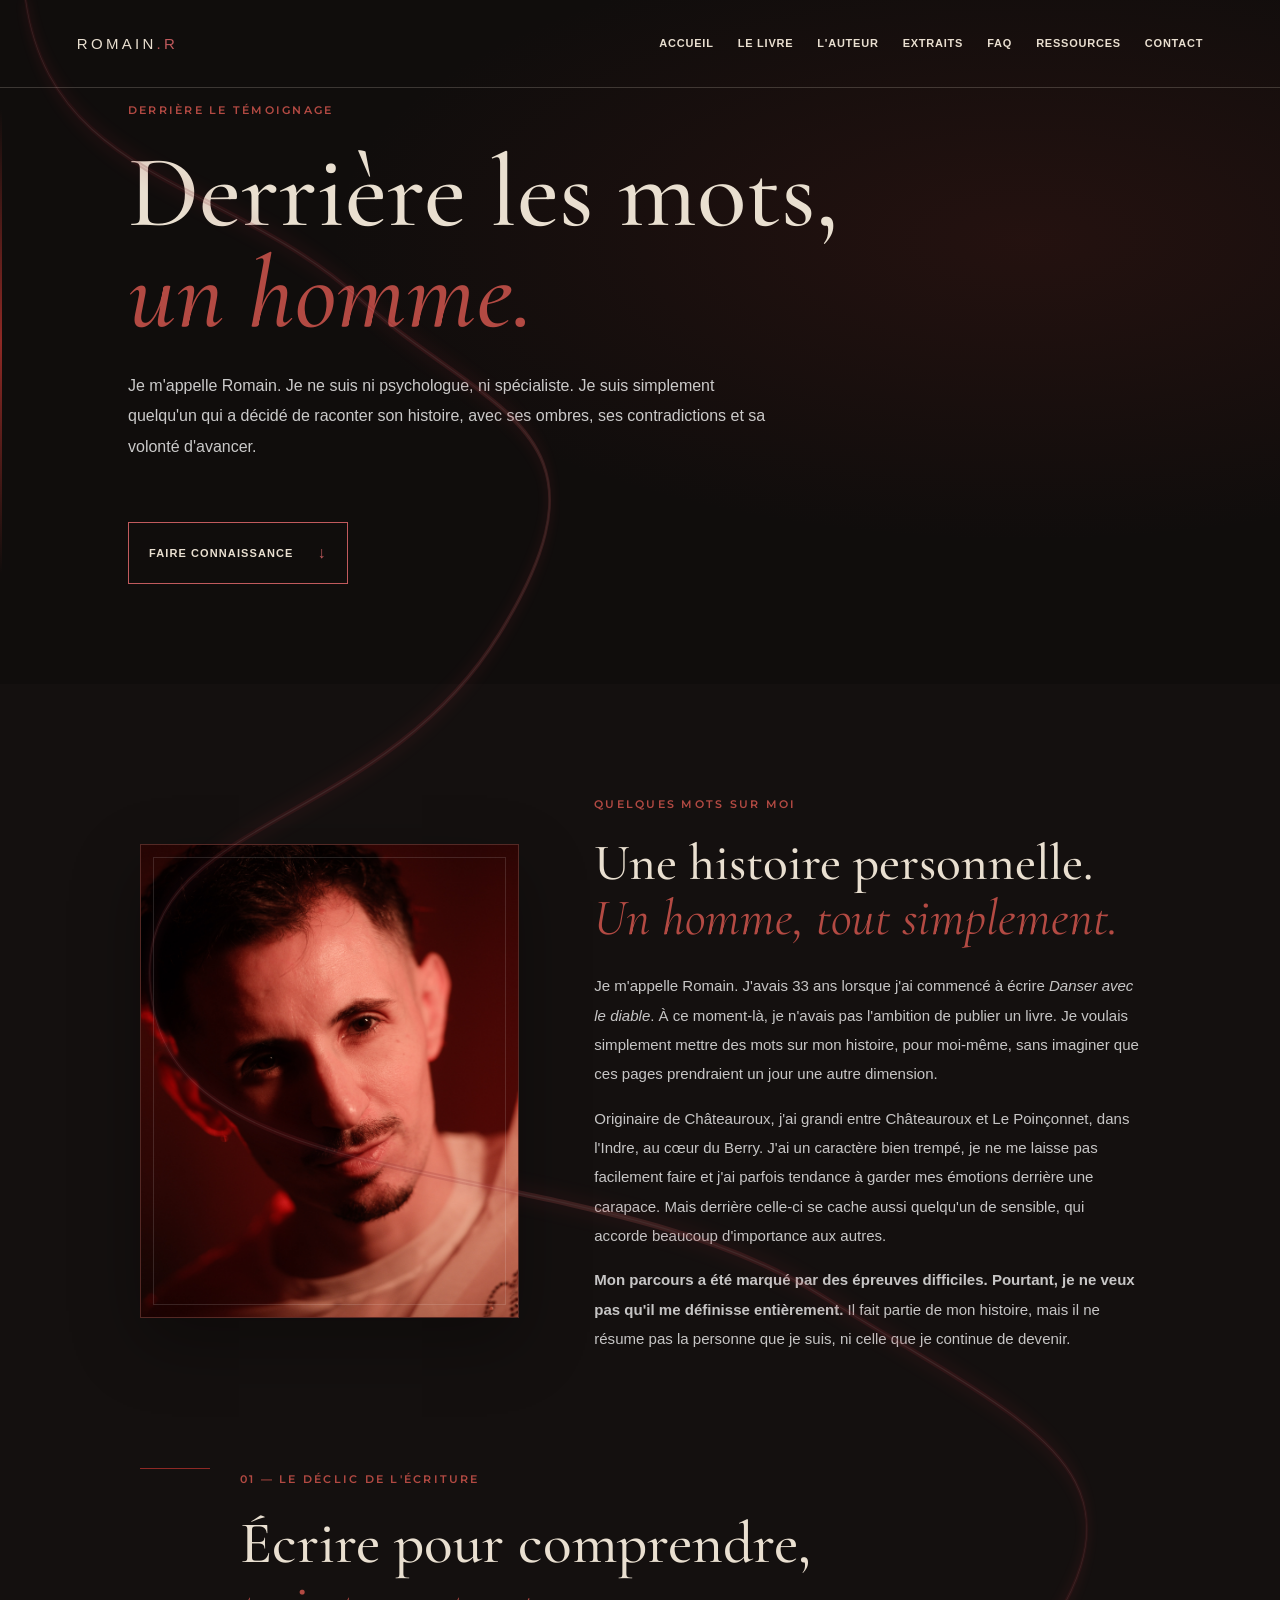
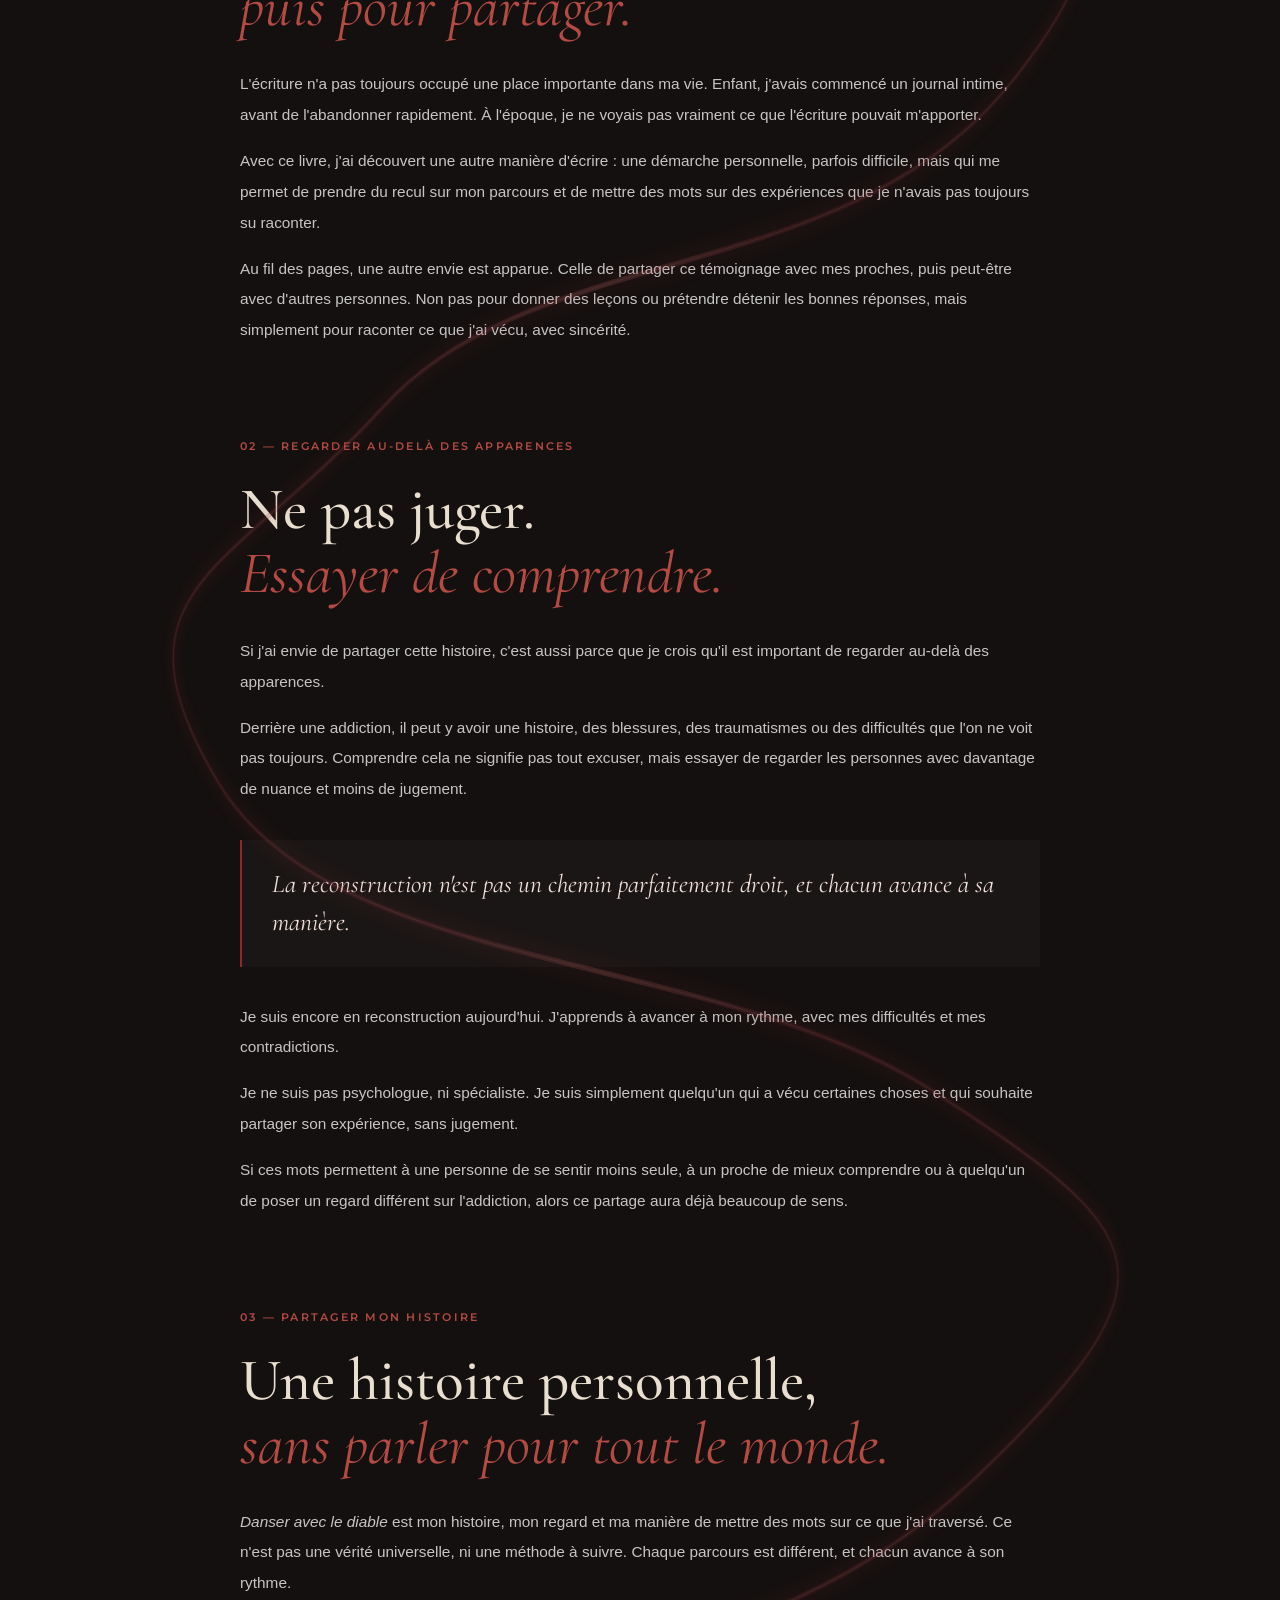
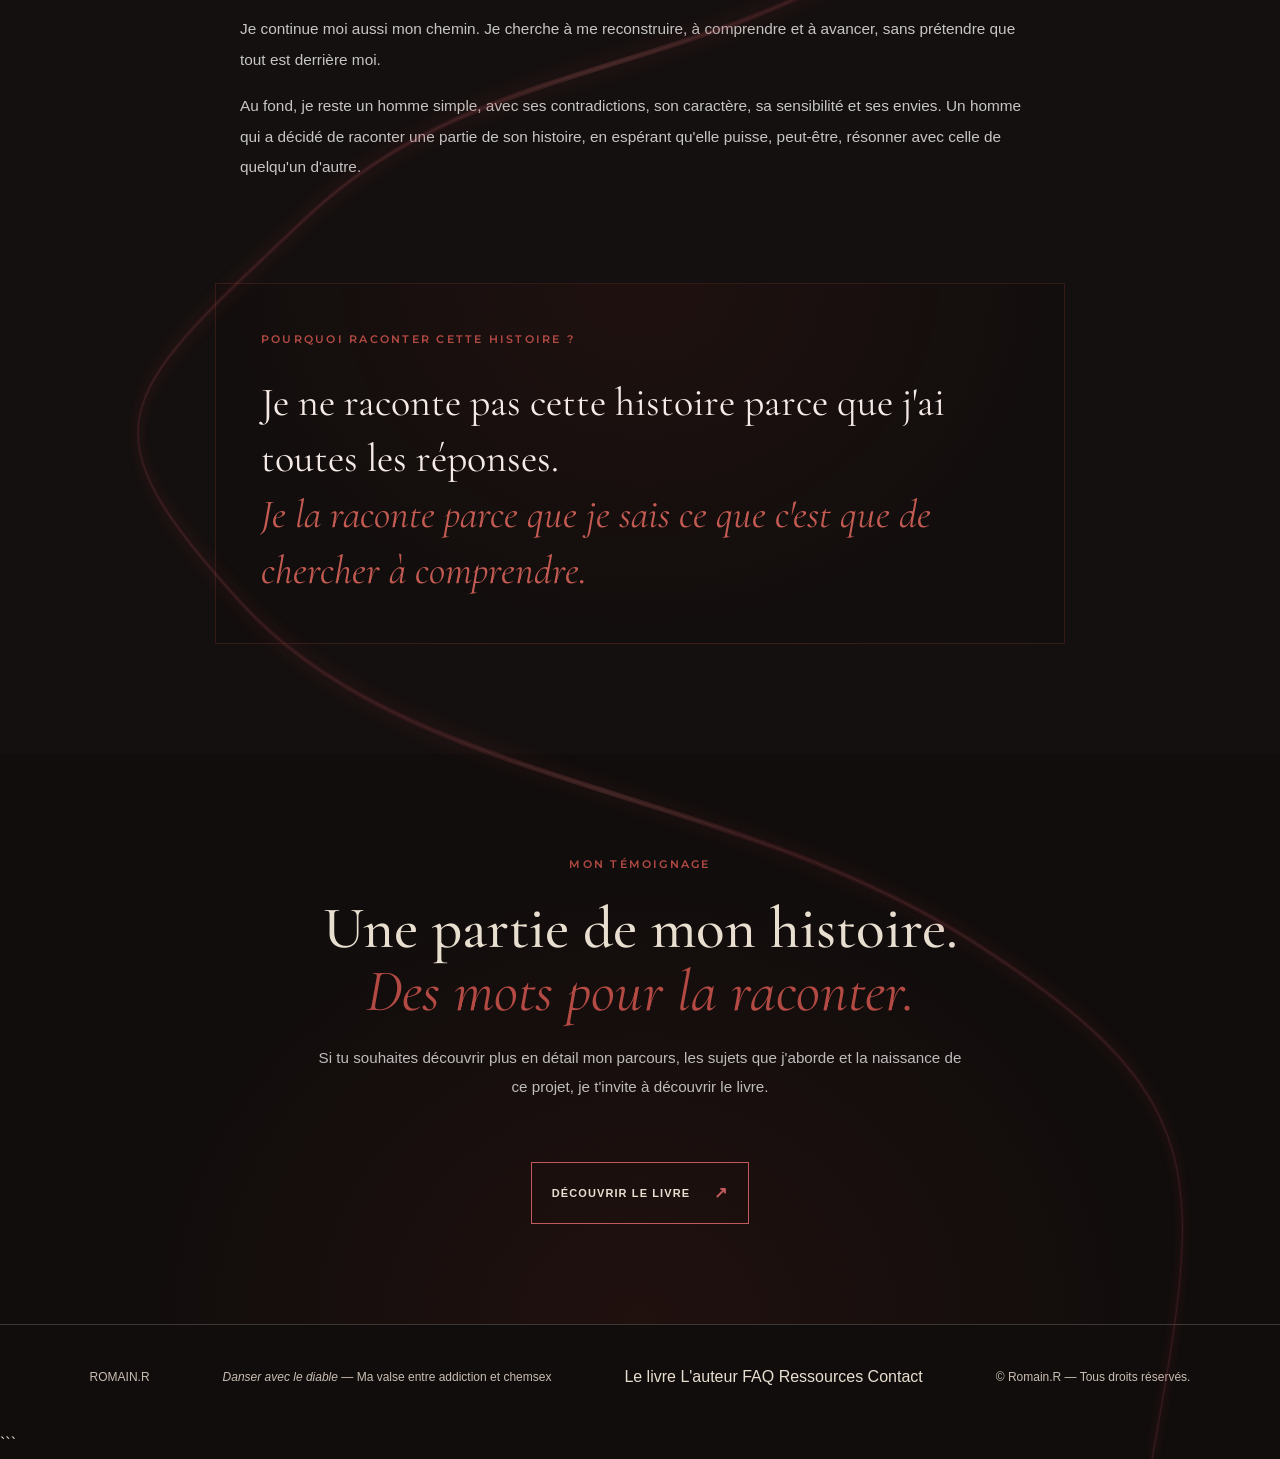
==== commit ea14aba7: "Remove code block formatting from auteur.html" ====
--- a/auteur.html
+++ b/auteur.html
@@ -1,4 +1,4 @@
-```html
+
 <!DOCTYPE html>
 <html lang="fr">
 <head>
